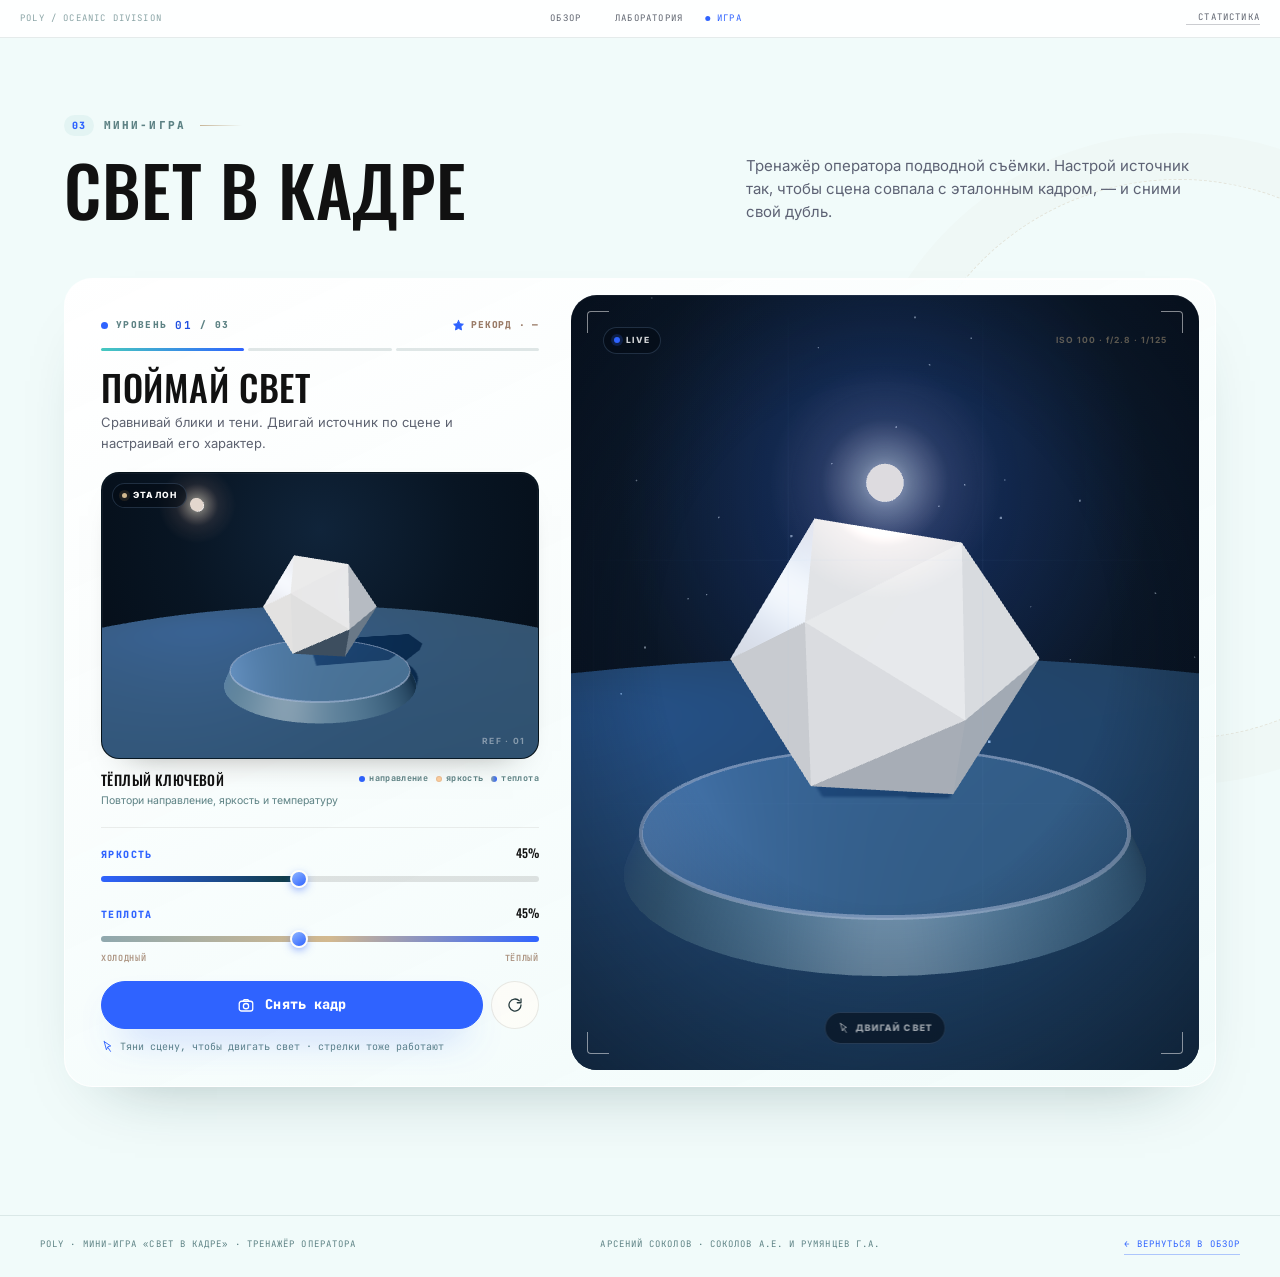
==== game.html @ 53f81bd5 "POLY Oceanic: field lab site, Medusa JF-4, stats and mini-game" ====
<!doctype html>
<html lang="ru">
<head>
<meta charset="utf-8">
<meta name="viewport" content="width=device-width, initial-scale=1, viewport-fit=cover">
<title>POLY — Свет в кадре</title>
<meta name="description" content="Тренажёр оператора POLY: настрой свет в сцене и поймай эталонный кадр. Мини-игра лаборатории океанической робототехники.">
<link rel="preconnect" href="https://fonts.googleapis.com">
<link rel="preconnect" href="https://fonts.gstatic.com" crossorigin>
<link href="https://fonts.googleapis.com/css2?family=Inter:wght@400;500;600;700&family=JetBrains+Mono:wght@400;500;600&family=Oswald:wght@400;500;600;700&display=swap" rel="stylesheet">
<link rel="stylesheet" href="fonts/fonts.css">
<link rel="stylesheet" href="css/styles.css">
<link rel="stylesheet" href="css/editorial.css">
<style>
  :root{
    --cobalt:#2f63ff;--cobalt-hover:#1f4fe0;
    --paper:#f1fbfa;--paper-deep:#e3f4f3;
    --ink:#111111;--ink-soft:#24393c;--muted:#5d8284;
    --orange:#2f63ff;--orange-deep:#1f4fe0;--orange-soft:#a9bcff;--orange-pale:#eef2ff;
    --teal:#2f63ff;--teal-deep:#0e3a3d;--teal-soft:#93c7c1;--teal-pale:#e3f4f3;
    --brass:#5a80ff;--sand:#e3f4f3;--line:rgba(14,58,61,.12);
    --aqua:#46c9bf;
    --font-display:'Oswald','Arial Narrow',Impact,sans-serif;
    --font-body:'Inter',system-ui,sans-serif;
    --font-mono:'JetBrains Mono',ui-monospace,monospace;
    --glass-bg:linear-gradient(180deg,rgba(255,255,255,.96),rgba(241,251,250,.88));
    --glass-border:rgba(255,255,255,.95);
    --shadow-card:0 20px 44px -34px rgba(14,58,61,.24);
  }
  html,body{background:#f1fbfa;color:#111}
  body{font-family:var(--font-body);padding-top:38px;overflow-x:clip}
  #main{padding-bottom:0}
  .game-page .section.game{padding-top:clamp(44px,6vw,80px);background:transparent}
  .game-page .section-label span{color:var(--cobalt)}
  .game-page .section-label{color:var(--muted);font-family:var(--font-mono)}
  .game-page .section-title{color:#111;font-family:var(--font-display)!important;font-weight:500!important;text-transform:uppercase;letter-spacing:.01em;line-height:.98;font-size:clamp(42px,min(5.4vw,8.4vh),88px)}
  .game-page .section-lead{color:#5d6274;font-family:var(--font-body);font-size:15px;line-height:1.55}
  .game-page .glass{background:var(--glass-bg);border-color:var(--glass-border)}
  .game-page .btn-primary{background:var(--cobalt);border-color:var(--cobalt);box-shadow:0 20px 38px -20px rgba(47,99,255,.75);font-family:var(--font-mono)}
  .game-page .btn-primary:hover{background:var(--cobalt-hover);border-color:var(--cobalt-hover)}
  .game-page .game-title{font-family:var(--font-display)!important;font-weight:500!important;text-transform:uppercase;letter-spacing:.02em;font-size:clamp(32px,2.8vw,42px);line-height:1;color:#111}
  .game-page .game-sub{font-family:var(--font-body);font-size:13px;line-height:1.6;color:#5d6270}
  .game-page .game-level-chip,.game-page .game-record,.game-page .game-topline,.game-page .game-hint,.game-page .ref-legend,.game-page .range-scale{font-family:var(--font-mono)}
  .game-page .game-hint{color:#5d8284}
  .game-page .game-hint .icon,.game-page .ref-tag i{color:var(--cobalt)}
  .game-page .game-record .icon{color:var(--cobalt);fill:var(--cobalt)}
  .game-page .ref-copy strong{font-family:var(--font-display);text-transform:uppercase;letter-spacing:.03em;font-size:14px;font-weight:500}
  .game-page .ref-copy span{font-family:var(--font-body);color:#5d8284}
  .game-page .ref-legend{color:#5d8284}
  .game-page .range-head label{color:var(--cobalt);font-family:var(--font-mono)}
  .game-page .range-head output{font-family:var(--font-display);font-weight:500}
  .game-page .range::-webkit-slider-thumb{background:linear-gradient(145deg,#8fb6ff,#2f63ff);box-shadow:0 3px 10px -2px rgba(47,99,255,.7)}
  .game-page .range::-moz-range-thumb{background:linear-gradient(145deg,#8fb6ff,#2f63ff);box-shadow:0 3px 10px -2px rgba(47,99,255,.7)}
  .game-page .range:focus-visible::-webkit-slider-thumb{outline-color:var(--cobalt)}
  .game-page .range:focus-visible::-moz-range-thumb{outline-color:var(--cobalt)}
  .game-page .game-progress-seg{background:rgba(14,58,61,.12)}
  .game-page .game-progress-seg.is-active{background:linear-gradient(90deg,var(--aqua),var(--cobalt))}
  .game-page .game-progress-seg.is-done{background:rgba(47,99,255,.34)}
  .game-page .game-level-chip .pulse{background:var(--cobalt);box-shadow:0 0 0 0 rgba(47,99,255,.5)}
  .game-page .game-shell{border-radius:28px;background:linear-gradient(155deg,rgba(255,255,255,.96),rgba(241,251,250,.9));border-color:rgba(255,255,255,.95);box-shadow:0 32px 70px -46px rgba(14,58,61,.4),inset 0 1px 0 #fff}
  .game-page .game-stage{
    background:
      radial-gradient(ellipse 60% 55% at 50% 26%, rgba(47,99,255,.24), transparent 70%),
      radial-gradient(circle at 50% 20%, #10243a 0%, #0a1626 45%, #050b14 100%);
    box-shadow:inset 0 1px 0 rgba(255,255,255,.08);
  }
  .game-page .game-stage::after{background:radial-gradient(ellipse 75% 70% at 50% 45%,transparent 48%,rgba(4,10,20,.52) 100%)}
  .game-page .game-grid{background-image:linear-gradient(90deg,rgba(157,199,255,.2) 1px,transparent 1px),linear-gradient(0deg,rgba(157,199,255,.15) 1px,transparent 1px)}
  .game-page .live-chip,.game-page .stage-light-hint,.game-page .ref-tag{background:rgba(5,11,20,.56);border-color:rgba(157,199,255,.18)}
  .game-page .live-chip i{background:var(--cobalt);box-shadow:0 0 0 3px rgba(47,99,255,.2)}
  .game-page .game-stage.is-firing .live-chip i,.game-page .game-stage.is-result .live-chip i{background:var(--aqua)}
  .game-page .ref-frame{
    background:radial-gradient(circle at 50% 20%,#10243a 0%,#081523 45%,#040b14 100%);
    border-color:rgba(14,58,61,.12);
  }
  .game-page .result-card{background:linear-gradient(160deg,rgba(10,25,40,.96),rgba(5,12,22,.98));border-color:rgba(157,199,255,.2);box-shadow:0 30px 60px -24px rgba(0,0,0,.9),inset 0 1px 0 rgba(255,255,255,.12)}
  .game-page .result-eyebrow{color:var(--aqua)}
  .game-page .result-score strong{color:#8fb6ff}
  .game-page .result-stars .icon{color:rgba(157,199,255,.24)}
  .game-page .result-stars .icon.is-on{color:var(--cobalt)}
  .game-page .result-hints li::before{color:var(--aqua)}
  .game-page .result-retry{color:var(--aqua)}
  .game-page .quote-mark{color:var(--cobalt)}
  .game-foot{border-top:1px solid rgba(14,58,61,.1);padding:22px clamp(20px,4vw,40px);display:flex;flex-wrap:wrap;justify-content:space-between;gap:12px;font-family:var(--font-mono);font-size:9px;letter-spacing:.12em;text-transform:uppercase;color:#5d8284}
  .game-foot a{color:var(--cobalt);border-bottom:1px solid rgba(47,99,255,.35);padding-bottom:2px}
  .site-tabs{
    position:fixed;top:0;left:0;right:0;z-index:60;height:38px;display:flex;align-items:center;justify-content:space-between;
    padding:0 20px;background:rgba(255,255,255,.92);backdrop-filter:blur(14px) saturate(1.2);-webkit-backdrop-filter:blur(14px) saturate(1.2);
    border-bottom:1px solid rgba(14,58,61,.1);font-family:'JetBrains Mono',ui-monospace,monospace;font-size:9px;line-height:1;letter-spacing:.13em;
    text-transform:uppercase;color:#5d8284;
  }
  .site-tabs .side{white-space:nowrap;opacity:.72}
  .site-tabs .center{position:absolute;left:50%;transform:translateX(-50%);display:flex;align-items:center;gap:22px}
  .site-tabs a{display:inline-flex;align-items:center;gap:7px;color:#5f6570;transition:color .25s ease;white-space:nowrap}
  .site-tabs a::before{content:"";width:5px;height:5px;border-radius:50%;background:currentColor;opacity:0;transition:opacity .25s ease}
  .site-tabs a:hover,.site-tabs a.is-active{color:var(--cobalt)}
  .site-tabs a.is-active::before{opacity:1}
  .site-tabs .quick{margin-left:14px;border-bottom:1px solid rgba(95,101,112,.32);padding-bottom:2px}
  .site-tabs .quick:hover{border-color:var(--cobalt)}
  @media(max-width:700px){
    body{padding-top:40px}
    .site-tabs{height:40px;padding:0 12px;font-size:8.5px;letter-spacing:.1em}
    .site-tabs .side{display:none}
    .site-tabs .center{position:static;transform:none;left:auto;gap:13px;margin-right:auto}
    .site-tabs .quick{margin-left:10px;font-size:8px}
  }
  @media(max-width:760px){
    .game-page .section.game{padding-top:32px}
  }
</style>
</head>
<body class="game-page">

<nav class="site-tabs" aria-label="Разделы сайта">
  <span class="side">POLY / OCEANIC DIVISION</span>
  <div class="center">
    <a href="index.html">Обзор</a>
    <a href="lab.html">Лаборатория</a>
    <a class="is-active" href="game.html" aria-current="page">Игра</a>
  </div>
  <a class="quick" href="index.html?stats=1">Статистика</a>
</nav>

<main id="main">
<section class="section game" id="game" aria-labelledby="game-title">
      <div class="container">
        <div class="section-head">
          <div>
            <p class="section-label reveal"><span>03</span>Мини-игра</p>
            <h2 class="section-title reveal" id="game-title" data-delay="60">Свет в кадре</h2>
          </div>
          <p class="section-lead reveal" data-delay="120">Тренажёр оператора подводной съёмки. Настрой источник так, чтобы сцена совпала с эталонным кадром, — и сними свой дубль.</p>
        </div>

        <div class="game-shell glass reveal" id="light-game">
          <div class="game-panel">
            <div class="game-topline">
              <span class="game-level-chip"><span class="pulse" aria-hidden="true"></span>Уровень <strong id="game-level">01</strong> / 03</span>
              <span class="game-record">
                <svg class="icon" aria-hidden="true"><use href="#i-star"></use></svg>
                <span id="game-record">Рекорд · —</span>
              </span>
            </div>

            <div class="game-progress" id="game-progress" aria-hidden="true">
              <span class="game-progress-seg is-active"></span>
              <span class="game-progress-seg"></span>
              <span class="game-progress-seg"></span>
            </div>

            <h3 class="game-title">Поймай свет</h3>
            <p class="game-sub">Сравнивай блики и тени. Двигай источник по сцене и настраивай его характер.</p>

            <div class="game-reference">
              <div class="ref-frame">
                <canvas id="game-reference-canvas" role="img" aria-label="Эталонный кадр с целевым освещением"></canvas>
                <span class="ref-tag"><i aria-hidden="true"></i>Эталон</span>
                <span class="ref-index">REF · <span id="game-ref-index">01</span></span>
              </div>
              <div class="ref-caption">
                <div class="ref-copy">
                  <strong id="game-ref-title">Тёплый ключевой</strong>
                  <span>Повтори направление, яркость и температуру</span>
                </div>
                <div class="ref-legend" aria-hidden="true">
                  <span><i class="legend-dir"></i>направление</span>
                  <span><i class="legend-bright"></i>яркость</span>
                  <span><i class="legend-warm"></i>теплота</span>
                </div>
              </div>
            </div>

            <div class="game-controls">
              <div class="range-row">
                <div class="range-head">
                  <label for="game-brightness">Яркость</label>
                  <output id="game-brightness-out" for="game-brightness">55%</output>
                </div>
                <input class="range" id="game-brightness" type="range" min="0" max="100" step="1" value="55" aria-describedby="game-controls-hint">
              </div>
              <div class="range-row">
                <div class="range-head">
                  <label for="game-warmth">Теплота</label>
                  <output id="game-warmth-out" for="game-warmth">50%</output>
                </div>
                <input class="range range-warmth" id="game-warmth" type="range" min="0" max="100" step="1" value="50" aria-describedby="game-controls-hint">
                <div class="range-scale" aria-hidden="true"><span>холодный</span><span>тёплый</span></div>
              </div>
            </div>

            <div class="game-actions">
              <button class="btn btn-primary" id="game-shoot" type="button">
                <svg class="icon" aria-hidden="true"><use href="#i-camera"></use></svg>
                Снять кадр
              </button>
              <button class="game-reset" id="game-reset" type="button" title="Сбросить свет" aria-label="Сбросить настройки света">
                <svg class="icon" aria-hidden="true"><use href="#i-refresh"></use></svg>
              </button>
            </div>

            <p class="game-hint" id="game-controls-hint">
              <svg class="icon" aria-hidden="true"><use href="#i-cursor"></use></svg>
              Тяни сцену, чтобы двигать свет · стрелки тоже работают
            </p>
          </div>

          <div class="game-stage" id="game-stage">
            <canvas id="game-canvas" tabindex="0" role="application" aria-label="Сцена со светом. Перетаскивайте мышью или используйте стрелки, чтобы двигать источник света."></canvas>

            <div class="game-stage-top">
              <span class="live-chip" id="game-live"><i aria-hidden="true"></i><span id="game-live-label">LIVE</span></span>
              <span class="stage-spec">ISO 100 · f/2.8 · 1/125</span>
            </div>

            <div class="game-grid" aria-hidden="true"></div>
            <span class="vf vf-tl" aria-hidden="true"></span>
            <span class="vf vf-tr" aria-hidden="true"></span>
            <span class="vf vf-bl" aria-hidden="true"></span>
            <span class="vf vf-br" aria-hidden="true"></span>

            <span class="stage-light-hint" aria-hidden="true">
              <svg class="icon"><use href="#i-cursor"></use></svg>
              двигай свет
            </span>

            <div class="game-flash" aria-hidden="true"></div>

            <div class="game-result" id="game-result" hidden>
              <div class="result-card" aria-live="polite">
                <span class="result-eyebrow" id="game-result-kicker">Кадр проявлен</span>
                <div class="result-stars" id="game-result-stars" aria-hidden="true"></div>
                <div class="result-score"><strong id="game-result-score">0</strong><span>% совпадения</span></div>
                <p class="result-text" id="game-result-text"></p>
                <ul class="result-hints" id="game-result-hints"></ul>
                <div class="result-actions">
                  <button class="btn btn-primary" id="game-result-primary" type="button">
                    <span id="game-result-primary-label">Дальше</span>
                    <svg class="icon" aria-hidden="true"><use href="#i-arrow-right"></use></svg>
                  </button>
                  <button class="result-retry" id="game-result-retry" type="button" hidden>Ещё дубль</button>
                </div>
                <span class="result-total" id="game-result-total"></span>
              </div>
            </div>
          </div>
        </div>
      </div>
    </section>
</main>

<footer class="game-foot">
  <span>POLY · МИНИ-ИГРА «СВЕТ В КАДРЕ» · ТРЕНАЖЁР ОПЕРАТОРА</span>
  <span>АРСЕНИЙ СОКОЛОВ · СОКОЛОВ А.Е. И РУМЯНЦЕВ Г.А.</span>
  <a href="index.html">← ВЕРНУТЬСЯ В ОБЗОР</a>
</footer>

<svg class="svg-sprite" aria-hidden="true" width="0" height="0">
    <symbol id="i-cube" viewBox="0 0 24 24">
      <path d="M12 2.8 21 7.6v8.8L12 21.2 3 16.4V7.6l9-4.8Z"/>
      <path d="m3 7.6 9 4.9 9-4.9M12 12.5v8.7"/>
    </symbol>
    <symbol id="i-arrow-right" viewBox="0 0 24 24"><path d="M4 12h16M13 5l7 7-7 7"/></symbol>
    <symbol id="i-arrow-down" viewBox="0 0 24 24"><path d="M12 4v16M5 13l7 7 7-7"/></symbol>
    <symbol id="i-arrow-up" viewBox="0 0 24 24"><path d="M12 20V4M5 11l7-7 7 7"/></symbol>
    <symbol id="i-lock" viewBox="0 0 24 24"><rect x="5" y="10" width="14" height="10" rx="2.5"/><path d="M8 10V7.5a4 4 0 0 1 8 0V10"/></symbol>
    <symbol id="i-menu" viewBox="0 0 24 24"><path d="M4 8h16M4 16h16"/></symbol>
    <symbol id="i-close" viewBox="0 0 24 24"><path d="m6 6 12 12M18 6 6 18"/></symbol>
    <symbol id="i-bars" viewBox="0 0 24 24"><path d="M5 20V12M12 20V5M19 20v-9"/></symbol>
    <symbol id="i-vertex" viewBox="0 0 24 24"><circle cx="12" cy="12" r="2.4"/><path d="M12 2v4M12 18v4M2 12h4M18 12h4"/><circle cx="12" cy="12" r="7" opacity=".35"/></symbol>
    <symbol id="i-triangle" viewBox="0 0 24 24"><path d="M12 3.5 21 20H3L12 3.5Z"/><circle cx="12" cy="3.5" r="1.3" fill="currentColor" stroke="none"/><circle cx="21" cy="20" r="1.3" fill="currentColor" stroke="none"/><circle cx="3" cy="20" r="1.3" fill="currentColor" stroke="none"/></symbol>
    <symbol id="i-shader" viewBox="0 0 24 24"><path d="m9 8-4 4 4 4M15 8l4 4-4 4"/><path d="m13 5-2 14"/></symbol>
    <symbol id="i-pencil" viewBox="0 0 24 24"><path d="m4 20 4.5-1 10-10a2.1 2.1 0 0 0-3-3l-10 10L4 20Z"/><path d="m13.5 7.5 3 3"/></symbol>
    <symbol id="i-image" viewBox="0 0 24 24"><rect x="3" y="4" width="18" height="16" rx="3"/><circle cx="8.5" cy="9" r="1.6"/><path d="m4 17 5-4 4 3 3-2 4 3"/></symbol>
    <symbol id="i-play" viewBox="0 0 24 24"><path d="M8 5.5v13l11-6.5-11-6.5Z"/></symbol>
    <symbol id="i-sun" viewBox="0 0 24 24"><circle cx="12" cy="12" r="4"/><path d="M12 2v2M12 20v2M4.9 4.9l1.4 1.4M17.7 17.7l1.4 1.4M2 12h2M20 12h2M4.9 19.1l1.4-1.4M17.7 6.3l1.4-1.4"/></symbol>
    <symbol id="i-camera" viewBox="0 0 24 24"><rect x="3" y="7" width="18" height="13" rx="3"/><circle cx="12" cy="13.5" r="3.5"/><path d="M8 7l1.5-2h5L16 7"/></symbol>
    <symbol id="i-cursor" viewBox="0 0 24 24"><path d="m6 3 12 8-5.2 1.2L10 18 6 3Z"/><path d="m13 14 4.5 7"/></symbol>
    <symbol id="i-spark" viewBox="0 0 24 24"><path d="M12 2.5c.8 5.2 3.8 8.2 9 9-5.2.8-8.2 3.8-9 9-.8-5.2-3.8-8.2-9-9 5.2-.8 8.2-3.8 9-9Z"/></symbol>
    <symbol id="i-gpu" viewBox="0 0 24 24"><rect x="5" y="5" width="14" height="14" rx="2"/><rect x="9" y="9" width="6" height="6" rx="1"/><path d="M9 2v3M15 2v3M9 19v3M15 19v3M2 9h3M2 15h3M19 9h3M19 15h3"/></symbol>
    <symbol id="i-neural" viewBox="0 0 24 24"><circle cx="5" cy="6" r="2"/><circle cx="5" cy="18" r="2"/><circle cx="12" cy="12" r="2"/><circle cx="19" cy="6" r="2"/><circle cx="19" cy="18" r="2"/><path d="m7 7 3.5 3.5M7 17l3.5-3.5M14 10.5 17 7M14 13.5l3 3.5"/></symbol>
    <symbol id="i-rays" viewBox="0 0 24 24"><circle cx="12" cy="12" r="3"/><path d="M12 2v4M12 18v4M2 12h4M18 12h4M5 5l2.8 2.8M16.2 16.2 19 19M19 5l-2.8 2.8M7.8 16.2 5 19"/></symbol>
    <symbol id="i-layers" viewBox="0 0 24 24"><path d="m12 3 9 5-9 5-9-5 9-5Z"/><path d="m3 12 9 5 9-5M3 16l9 5 9-5"/></symbol>
    <symbol id="i-star" viewBox="0 0 24 24"><path d="m12 3 2.8 5.7 6.2.9-4.5 4.4 1.1 6.2-5.6-2.9-5.6 2.9 1.1-6.2L3 9.6l6.2-.9L12 3Z"/></symbol>
    <symbol id="i-refresh" viewBox="0 0 24 24"><path d="M20 12a8 8 0 1 1-2.3-5.6"/><path d="M20 4v5h-5"/></symbol>
    <symbol id="i-qr" viewBox="0 0 24 24">
      <rect x="3" y="3" width="7" height="7" rx="1.4"/>
      <rect x="14" y="3" width="7" height="7" rx="1.4"/>
      <rect x="3" y="14" width="7" height="7" rx="1.4"/>
      <path d="M14 14h3v3h-3zM20 14v.01M14 20v.01M18 18h3v3h-3z"/>
    </symbol>
    <symbol id="i-eye" viewBox="0 0 24 24">
      <path d="M2 12s3.5-6 10-6 10 6 10 6-3.5 6-10 6S2 12 2 12Z"/>
      <circle cx="12" cy="12" r="2.6"/>
    </symbol>
  </svg>

<script src="vendor/three.min.js"></script>
<script src="js/game.js"></script>
</body>
</html>
---- fonts/fonts.css ----
/* cyrillic-ext */
@font-face {
  font-family: 'Manrope';
  font-style: normal;
  font-weight: 400 800;
  font-display: swap;
  src: url(font-0.woff2) format('woff2');
  unicode-range: U+0460-052F, U+1C80-1C8A, U+20B4, U+2DE0-2DFF, U+A640-A69F, U+FE2E-FE2F;
}
/* cyrillic */
@font-face {
  font-family: 'Manrope';
  font-style: normal;
  font-weight: 400 800;
  font-display: swap;
  src: url(font-1.woff2) format('woff2');
  unicode-range: U+0301, U+0400-045F, U+0490-0491, U+04B0-04B1, U+2116;
}
/* greek */
@font-face {
  font-family: 'Manrope';
  font-style: normal;
  font-weight: 400 800;
  font-display: swap;
  src: url(font-2.woff2) format('woff2');
  unicode-range: U+0370-0377, U+037A-037F, U+0384-038A, U+038C, U+038E-03A1, U+03A3-03FF;
}
/* vietnamese */
@font-face {
  font-family: 'Manrope';
  font-style: normal;
  font-weight: 400 800;
  font-display: swap;
  src: url(font-3.woff2) format('woff2');
  unicode-range: U+0102-0103, U+0110-0111, U+0128-0129, U+0168-0169, U+01A0-01A1, U+01AF-01B0, U+0300-0301, U+0303-0304, U+0308-0309, U+0323, U+0329, U+1EA0-1EF9, U+20AB;
}
/* latin-ext */
@font-face {
  font-family: 'Manrope';
  font-style: normal;
  font-weight: 400 800;
  font-display: swap;
  src: url(font-4.woff2) format('woff2');
  unicode-range: U+0100-02BA, U+02BD-02C5, U+02C7-02CC, U+02CE-02D7, U+02DD-02FF, U+0304, U+0308, U+0329, U+1D00-1DBF, U+1E00-1E9F, U+1EF2-1EFF, U+2020, U+20A0-20AB, U+20AD-20C4, U+2113, U+2C60-2C7F, U+A720-A7FF;
}
/* latin */
@font-face {
  font-family: 'Manrope';
  font-style: normal;
  font-weight: 400 800;
  font-display: swap;
  src: url(font-5.woff2) format('woff2');
  unicode-range: U+0000-00FF, U+0131, U+0152-0153, U+02BB-02BC, U+02C6, U+02DA, U+02DC, U+0304, U+0308, U+0329, U+2000-206F, U+20AC, U+2122, U+2191, U+2193, U+2212, U+2215, U+FEFF, U+FFFD;
}
/* cyrillic-ext */
@font-face {
  font-family: 'Unbounded';
  font-style: normal;
  font-weight: 400 800;
  font-display: swap;
  src: url(font-6.woff2) format('woff2');
  unicode-range: U+0460-052F, U+1C80-1C8A, U+20B4, U+2DE0-2DFF, U+A640-A69F, U+FE2E-FE2F;
}
/* cyrillic */
@font-face {
  font-family: 'Unbounded';
  font-style: normal;
  font-weight: 400 800;
  font-display: swap;
  src: url(font-7.woff2) format('woff2');
  unicode-range: U+0301, U+0400-045F, U+0490-0491, U+04B0-04B1, U+2116;
}
/* vietnamese */
@font-face {
  font-family: 'Unbounded';
  font-style: normal;
  font-weight: 400 800;
  font-display: swap;
  src: url(font-8.woff2) format('woff2');
  unicode-range: U+0102-0103, U+0110-0111, U+0128-0129, U+0168-0169, U+01A0-01A1, U+01AF-01B0, U+0300-0301, U+0303-0304, U+0308-0309, U+0323, U+0329, U+1EA0-1EF9, U+20AB;
}
/* latin-ext */
@font-face {
  font-family: 'Unbounded';
  font-style: normal;
  font-weight: 400 800;
  font-display: swap;
  src: url(font-9.woff2) format('woff2');
  unicode-range: U+0100-02BA, U+02BD-02C5, U+02C7-02CC, U+02CE-02D7, U+02DD-02FF, U+0304, U+0308, U+0329, U+1D00-1DBF, U+1E00-1E9F, U+1EF2-1EFF, U+2020, U+20A0-20AB, U+20AD-20C4, U+2113, U+2C60-2C7F, U+A720-A7FF;
}
/* latin */
@font-face {
  font-family: 'Unbounded';
  font-style: normal;
  font-weight: 400 800;
  font-display: swap;
  src: url(font-10.woff2) format('woff2');
  unicode-range: U+0000-00FF, U+0131, U+0152-0153, U+02BB-02BC, U+02C6, U+02DA, U+02DC, U+0304, U+0308, U+0329, U+2000-206F, U+20AC, U+2122, U+2191, U+2193, U+2212, U+2215, U+FEFF, U+FFFD;
}
---- css/styles.css ----
/* =========================================================
   3D-графика — Мир из полигонов
   Author: Arseniy Socolov
   ========================================================= */

:root {
  --paper: #fffaf5;
  --paper-deep: #fff2e8;
  --ink: #1c120b;
  --ink-soft: #453327;
  --muted: #7b6657;
  --orange: #ff6a1a;
  --orange-deep: #dd4f00;
  --orange-soft: #ff8a3d;
  --orange-pale: #ffe3d1;
  --teal: #0f8f72;
  --teal-deep: #0a6b56;
  --teal-soft: #63cbb1;
  --teal-pale: #e0f6ef;
  --line: rgba(28, 18, 11, 0.09);
  --glass-bg: linear-gradient(150deg, rgba(255, 255, 255, 0.96), rgba(255, 255, 255, 0.84));
  --glass-border: rgba(255, 255, 255, 0.95);
  --shadow-soft: 0 30px 70px -38px rgba(84, 35, 8, 0.45);
  --shadow-card: 0 18px 44px -30px rgba(84, 35, 8, 0.4);
  --radius-lg: 34px;
  --radius-md: 22px;
  --ease-out: cubic-bezier(0.23, 1, 0.32, 1);
  --ease-in-out: cubic-bezier(0.77, 0, 0.175, 1);
  --font-display: 'Unbounded', 'Segoe UI', Arial, sans-serif;
  --font-body: 'Manrope', 'Segoe UI', Arial, sans-serif;
}

*,
*::before,
*::after {
  box-sizing: border-box;
}

html {
  scroll-behavior: smooth;
  scroll-padding-top: 100px;
  -webkit-text-size-adjust: 100%;
}

body {
  margin: 0;
  font-family: var(--font-body);
  font-size: 16px;
  line-height: 1.55;
  color: var(--ink);
  background: var(--paper);
  overflow-x: hidden;
  -webkit-font-smoothing: antialiased;
  -moz-osx-font-smoothing: grayscale;
}

body.nav-open {
  overflow: hidden;
}

::selection {
  background: var(--orange);
  color: #fff;
}

h1, h2, h3, p, figure {
  margin: 0;
}

a {
  color: inherit;
  text-decoration: none;
}

button {
  font: inherit;
  color: inherit;
}

img, svg, canvas {
  display: block;
}

:focus-visible {
  outline: 2px solid var(--orange);
  outline-offset: 3px;
  border-radius: 6px;
}

::-webkit-scrollbar {
  width: 10px;
}

::-webkit-scrollbar-track {
  background: var(--paper);
}

::-webkit-scrollbar-thumb {
  background: linear-gradient(180deg, var(--orange-soft), var(--orange-deep));
  border-radius: 999px;
  border: 2px solid var(--paper);
}

.svg-sprite {
  position: absolute;
  width: 0;
  height: 0;
  overflow: hidden;
}

.icon {
  width: 20px;
  height: 20px;
  flex-shrink: 0;
  fill: none;
  stroke: currentColor;
  stroke-width: 1.7;
  stroke-linecap: round;
  stroke-linejoin: round;
}

.container {
  width: 100%;
  max-width: 1220px;
  margin: 0 auto;
  padding: 0 clamp(20px, 3.2vw, 34px);
}

.skip-link {
  position: fixed;
  top: 12px;
  left: 12px;
  z-index: 200;
  padding: 12px 18px;
  border-radius: 999px;
  background: var(--ink);
  color: #fff;
  font-weight: 700;
  font-size: 13px;
  transform: translateY(-160%);
  transition: transform 200ms var(--ease-out);
}

.skip-link:focus {
  transform: translateY(0);
}

/* ---------- background ---------- */

.page-bg {
  position: fixed;
  inset: 0;
  z-index: -2;
  background:
    radial-gradient(58vw 58vw at 80% 4%, rgba(255, 122, 26, 0.17), transparent 62%),
    radial-gradient(46vw 46vw at 6% 38%, rgba(255, 158, 80, 0.12), transparent 66%),
    radial-gradient(48vw 48vw at 10% 86%, rgba(15, 143, 114, 0.15), transparent 66%),
    radial-gradient(34vw 34vw at 94% 62%, rgba(99, 203, 177, 0.11), transparent 70%),
    conic-gradient(from 218deg at 78% 24%, rgba(255, 138, 61, 0.07), transparent 16%, rgba(15, 143, 114, 0.08) 34%, transparent 52%, rgba(99, 203, 177, 0.06) 70%, transparent 86%),
    linear-gradient(125deg, rgba(255, 106, 26, 0.035), transparent 42%, rgba(15, 143, 114, 0.045) 78%, transparent),
    var(--paper);
}

.page-bg::before {
  content: "";
  position: absolute;
  inset: 0;
  background-image:
    linear-gradient(rgba(255, 106, 26, 0.05) 1px, transparent 1px),
    linear-gradient(90deg, rgba(15, 143, 114, 0.045) 1px, transparent 1px),
    radial-gradient(rgba(15, 143, 114, 0.13) 1px, transparent 1.35px);
  background-size: 74px 74px, 74px 74px, 27px 27px;
  -webkit-mask-image: radial-gradient(ellipse 88% 66% at 72% 12%, #000 8%, transparent 78%);
  mask-image: radial-gradient(ellipse 88% 66% at 72% 12%, #000 8%, transparent 78%);
  pointer-events: none;
}

.page-bg::after {
  content: "";
  position: absolute;
  inset: 0;
  background-image: url("data:image/svg+xml,%3Csvg xmlns='http://www.w3.org/2000/svg' width='180' height='180'%3E%3Cfilter id='n'%3E%3CfeTurbulence type='fractalNoise' baseFrequency='.9' numOctaves='2' stitchTiles='stitch'/%3E%3CfeColorMatrix type='saturate' values='0'/%3E%3C/filter%3E%3Crect width='180' height='180' filter='url(%23n)' opacity='.22'/%3E%3C/svg%3E");
  background-size: 180px 180px;
  opacity: 0.32;
  mix-blend-mode: multiply;
  pointer-events: none;
}

#bg-canvas {
  position: fixed;
  inset: 0;
  width: 100%;
  height: 100%;
  z-index: 0;
  pointer-events: none;
  opacity: 0;
  transition: opacity 1.2s var(--ease-out);
}

body.scene-ready #bg-canvas {
  opacity: 0.92;
}

body.scene-past-hero #bg-canvas {
  opacity: 0.26;
}

body.no-webgl #bg-canvas {
  display: none;
}

.scene-glow {
  position: fixed;
  top: 2vh;
  right: 2vw;
  width: min(64vw, 920px);
  height: min(64vw, 920px);
  z-index: -1;
  pointer-events: none;
  background: radial-gradient(circle, rgba(255, 106, 26, 0.16) 0%, rgba(255, 138, 61, 0.06) 42%, transparent 66%);
}

.scroll-progress {
  position: fixed;
  top: 0;
  left: 0;
  right: 0;
  z-index: 120;
  height: 3px;
  background: transparent;
  pointer-events: none;
}

.scroll-progress span {
  display: block;
  width: 100%;
  height: 100%;
  background: linear-gradient(90deg, var(--orange-soft), var(--orange), var(--teal), var(--teal-deep));
  transform: scaleX(0);
  transform-origin: left center;
  will-change: transform;
}

/* ---------- glass ---------- */

.glass {
  background: var(--glass-bg);
  border: 1px solid var(--glass-border);
  box-shadow: var(--shadow-card), inset 0 1px 0 rgba(255, 255, 255, 0.95);
}

.nav-shell,
.stat,
.to-top {
  -webkit-backdrop-filter: blur(18px) saturate(1.25);
  backdrop-filter: blur(18px) saturate(1.25);
}

/* ---------- header ---------- */

.site-header {
  position: fixed;
  top: 0;
  left: 0;
  right: 0;
  z-index: 100;
  padding: 16px clamp(14px, 2.4vw, 28px) 0;
  pointer-events: none;
}

.nav-shell {
  position: relative;
  display: flex;
  align-items: center;
  justify-content: space-between;
  gap: 16px;
  width: 100%;
  max-width: 1180px;
  min-height: 62px;
  margin: 0 auto;
  padding: 8px 10px 8px 18px;
  border-radius: 999px;
  pointer-events: auto;
  transition: background-color 300ms ease, box-shadow 300ms ease, border-color 300ms ease;
}

.nav-shell {
  background: rgba(255, 252, 249, 0.72);
}

.site-header.is-scrolled .nav-shell {
  background: rgba(255, 252, 249, 0.94);
  border-color: rgba(255, 255, 255, 1);
  box-shadow: 0 22px 44px -24px rgba(84, 35, 8, 0.45), inset 0 1px 0 #fff;
}

.brand {
  display: inline-flex;
  align-items: center;
  gap: 10px;
  flex-shrink: 0;
  font-family: var(--font-display);
  font-weight: 600;
  font-size: 19px;
  letter-spacing: 0.015em;
  color: var(--ink);
}

.brand-mark {
  position: relative;
  display: grid;
  place-items: center;
  width: 34px;
  height: 34px;
  border-radius: 11px;
  transition: transform 200ms var(--ease-out);
  color: #fff;
  background: linear-gradient(145deg, #ff9a55, var(--orange) 48%, var(--orange-deep));
  box-shadow: 0 8px 18px -8px rgba(255, 106, 26, 0.9), inset 0 1px 0 rgba(255, 255, 255, 0.4);
}

.brand-mark::after {
  content: "";
  position: absolute;
  top: -2px;
  right: -2px;
  width: 8px;
  height: 8px;
  border: 2px solid var(--paper);
  border-radius: 50%;
  background: var(--teal-soft);
  box-shadow: 0 0 0 2px rgba(15, 143, 114, 0.1);
  pointer-events: none;
}

.brand-mark .icon {
  width: 18px;
  height: 18px;
}

.brand-text span {
  color: var(--teal);
}

.nav-menu {
  display: flex;
  align-items: center;
  gap: 2px;
}

.nav-link {
  padding: 10px 13px;
  border-radius: 999px;
  font-size: 13.5px;
  font-weight: 700;
  color: var(--muted);
  transition: color 180ms ease, background-color 180ms ease;
}

.nav-link.active {
  color: var(--teal-deep);
  background: rgba(15, 143, 114, 0.1);
}

.nav-cta {
  display: inline-flex;
  align-items: center;
  gap: 8px;
  margin-left: 6px;
  padding: 10px 17px;
  border-radius: 999px;
  font-size: 13px;
  font-weight: 800;
  color: #fff;
  background: linear-gradient(135deg, #ff8a3d, var(--orange) 46%, #ec5700);
  box-shadow: 0 12px 24px -12px rgba(236, 87, 0, 0.9), inset 0 1px 0 rgba(255, 255, 255, 0.35);
  transition: transform 160ms var(--ease-out), box-shadow 200ms ease;
}

.nav-cta:active {
  transform: scale(0.97);
}

.nav-cta-dot {
  width: 6px;
  height: 6px;
  border-radius: 50%;
  background: #fff;
  box-shadow: 0 0 0 0 rgba(255, 255, 255, 0.7);
  animation: dotPulse 2.6s ease-out infinite;
}

.nav-toggle {
  display: none;
  place-items: center;
  width: 42px;
  height: 42px;
  padding: 0;
  border: 1px solid rgba(255, 255, 255, 0.9);
  border-radius: 50%;
  color: var(--ink);
  background: rgba(255, 255, 255, 0.7);
  cursor: pointer;
}

.nav-toggle-close {
  display: none;
}

.nav-open .nav-toggle-open {
  display: none;
}

.nav-open .nav-toggle-close {
  display: block;
}

/* ---------- hero ---------- */

.hero {
  position: relative;
  z-index: 2;
  display: flex;
  align-items: center;
  min-height: 100svh;
  padding: clamp(128px, 15vh, 168px) 0 64px;
}

.hero-container {
  position: relative;
  z-index: 2;
}

.hero-copy {
  max-width: 790px;
  will-change: transform;
}

.eyebrow {
  display: inline-flex;
  align-items: center;
  gap: 9px;
  padding: 8px 14px;
  border-radius: 999px;
  border: 1px solid rgba(255, 255, 255, 0.9);
  background: rgba(255, 255, 255, 0.58);
  box-shadow: inset 0 1px 0 #fff, 0 10px 24px -20px rgba(84, 35, 8, 0.4);
  font-size: 11px;
  font-weight: 800;
  letter-spacing: 0.16em;
  text-transform: uppercase;
  color: var(--muted);
}

.eyebrow-dot {
  width: 7px;
  height: 7px;
  border-radius: 50%;
  background: var(--orange);
  box-shadow: 0 0 0 4px rgba(255, 106, 26, 0.14);
}

.hero-title {
  margin: 26px 0 24px;
  font-family: var(--font-display);
  font-size: clamp(3rem, 6.5vw, 6.1rem);
  font-weight: 600;
  line-height: 0.98;
  letter-spacing: -0.045em;
  color: var(--ink);
}

.hero-line {
  display: block;
  overflow: hidden;
  padding-bottom: 0.05em;
  margin-bottom: -0.05em;
}

.js .hero-line > span {
  display: block;
  transform: translateY(112%);
  transition: transform 1.1s var(--ease-out);
  will-change: transform;
}

.hero-line:nth-child(1) > span {
  transition-delay: 60ms;
}

.hero-line:nth-child(2) > span {
  transition-delay: 170ms;
}

body.is-loaded .hero-line > span {
  transform: translateY(0);
}

.accent {
  background: linear-gradient(100deg, #ff9a55 0%, var(--orange) 38%, var(--orange-deep) 100%);
  -webkit-background-clip: text;
  background-clip: text;
  color: transparent;
}

.hero-lead {
  max-width: 620px;
  margin-bottom: 32px;
  font-size: clamp(15px, 1.2vw, 17px);
  line-height: 1.7;
  color: var(--muted);
}

.hero-actions {
  display: flex;
  flex-wrap: wrap;
  gap: 12px;
}

.btn {
  display: inline-flex;
  align-items: center;
  justify-content: center;
  gap: 10px;
  min-height: 52px;
  padding: 0 24px;
  border: 1px solid transparent;
  border-radius: 999px;
  font-size: 14.5px;
  font-weight: 800;
  line-height: 1;
  letter-spacing: 0.01em;
  white-space: nowrap;
  cursor: pointer;
  transition: transform 160ms var(--ease-out), box-shadow 200ms ease, background-color 200ms ease, border-color 200ms ease, color 200ms ease;
  -webkit-tap-highlight-color: transparent;
}

.btn .icon {
  width: 18px;
  height: 18px;
}

.btn:active {
  transform: scale(0.97);
}

.btn:disabled {
  opacity: 0.55;
  cursor: default;
  box-shadow: none;
  transform: none;
}

.btn-primary {
  position: relative;
  overflow: hidden;
  isolation: isolate;
  color: #fff;
  background: linear-gradient(135deg, #ff9a55, var(--orange) 42%, #e85000);
  box-shadow: 0 18px 34px -16px rgba(232, 80, 0, 0.75), inset 0 1px 0 rgba(255, 255, 255, 0.35);
}

.btn-primary::after {
  content: "";
  position: absolute;
  top: -40%;
  bottom: -40%;
  left: -55%;
  width: 36%;
  background: linear-gradient(90deg, transparent, rgba(255, 255, 255, 0.32), transparent);
  transform: skewX(-18deg);
  pointer-events: none;
  transition: left 620ms var(--ease-out);
}

.btn-glass {
  color: var(--ink);
  background: rgba(255, 255, 255, 0.64);
  border-color: rgba(255, 255, 255, 0.95);
  box-shadow: 0 14px 30px -22px rgba(84, 35, 8, 0.5), inset 0 1px 0 #fff;
  -webkit-backdrop-filter: blur(14px);
  backdrop-filter: blur(14px);
}

.btn-glass .icon {
  color: var(--teal);
}

.hero-credit {
  display: flex;
  flex-wrap: wrap;
  align-items: center;
  gap: 16px;
  margin-top: 28px;
}

.hero-credit-item {
  display: flex;
  flex-direction: column;
  gap: 3px;
  font-size: 12.5px;
  line-height: 1.45;
  color: var(--ink-soft);
}

.hero-credit-label {
  font-size: 9px;
  font-weight: 800;
  letter-spacing: 0.16em;
  text-transform: uppercase;
  color: #a8480a;
}

.hero-credit-item strong {
  font-weight: 800;
  color: var(--ink);
}

.hero-credit-sep {
  width: 1px;
  height: 30px;
  background: linear-gradient(to bottom, transparent, rgba(28, 18, 11, 0.18), transparent);
}

.hero-stats {
  display: grid;
  grid-template-columns: repeat(3, minmax(0, 1fr));
  gap: 12px;
  max-width: 790px;
  margin-top: clamp(38px, 6vh, 62px);
}

.stat {
  display: flex;
  flex-direction: column;
  gap: 4px;
  padding: 18px 20px 19px;
  border-radius: 20px;
}

.stat-value {
  font-family: var(--font-display);
  font-size: clamp(1.65rem, 2.4vw, 2.15rem);
  font-weight: 600;
  line-height: 1;
  letter-spacing: -0.03em;
  color: var(--orange-deep);
  font-variant-numeric: tabular-nums;
}

.stat-label {
  font-size: 11.5px;
  line-height: 1.45;
  color: var(--muted);
}

.scroll-hint {
  position: absolute;
  right: clamp(20px, 3vw, 40px);
  bottom: 26px;
  z-index: 3;
  display: flex;
  flex-direction: column;
  align-items: center;
  gap: 12px;
  color: var(--muted);
  font-size: 9.5px;
  font-weight: 700;
  letter-spacing: 0.26em;
  text-transform: uppercase;
}

.scroll-hint span {
  writing-mode: vertical-rl;
}

.scroll-hint i {
  width: 1px;
  height: 54px;
  background: linear-gradient(to bottom, var(--orange), rgba(255, 106, 26, 0));
  transform-origin: top center;
  animation: scrollLine 2.2s var(--ease-in-out) infinite;
}

/* ---------- marquee ---------- */

.marquee {
  position: relative;
  z-index: 3;
  width: 102%;
  margin-left: -1%;
  padding: 17px 0 18px;
  overflow: hidden;
  color: #fff;
  background: linear-gradient(90deg, #ff8a3d, #ff6a1a 38%, #ee5600);
  box-shadow: 0 24px 46px -28px rgba(224, 78, 0, 0.8);
  transform: rotate(-1.2deg);
}

.marquee-track {
  display: flex;
  align-items: center;
  gap: 20px;
  width: max-content;
  animation: marquee 34s linear infinite;
  will-change: transform;
}

.marquee-track span {
  font-family: var(--font-display);
  font-size: 13px;
  font-weight: 500;
  letter-spacing: 0.14em;
  text-transform: uppercase;
  white-space: nowrap;
}

.marquee-track i {
  font-style: normal;
  font-weight: 800;
  opacity: 0.45;
}

/* ---------- sections ---------- */

.section {
  position: relative;
  z-index: 2;
  padding: clamp(82px, 10vw, 140px) 0;
}

[id] {
  scroll-margin-top: 100px;
}

.section-label {
  display: flex;
  align-items: center;
  gap: 10px;
  margin-bottom: 20px;
  font-size: 11px;
  font-weight: 800;
  letter-spacing: 0.19em;
  text-transform: uppercase;
  color: #a8480a;
}

.section-label::after {
  content: "";
  width: 42px;
  height: 1px;
  margin-left: 4px;
  background: linear-gradient(90deg, rgba(255, 106, 26, 0.45), rgba(15, 143, 114, 0.38), transparent);
}

.section-label span::after {
  content: none;
}

.section-label span {
  display: inline-grid;
  place-items: center;
  min-width: 30px;
  height: 21px;
  padding: 0 7px;
  border-radius: 999px;
  background: rgba(255, 106, 26, 0.12);
  color: var(--orange-deep);
  font-size: 10px;
  letter-spacing: 0.06em;
}

.section-title {
  font-family: var(--font-display);
  font-size: clamp(2.05rem, 4.2vw, 3.55rem);
  font-weight: 600;
  line-height: 1.04;
  letter-spacing: -0.04em;
  color: var(--ink);
}

.section-head {
  display: grid;
  grid-template-columns: minmax(0, 1.1fr) minmax(0, 0.9fr);
  align-items: end;
  gap: 40px;
  margin-bottom: clamp(36px, 5vw, 54px);
}

.section-lead {
  max-width: 470px;
  justify-self: end;
  font-size: 15px;
  line-height: 1.72;
  color: var(--muted);
}

/* Reveals are opt-in: js/main.js adds .will-reveal right before
   observing, so content stays visible if JS fails. The animation
   only runs once and releases transform for card hover states. */

.js .reveal.will-reveal {
  opacity: 0;
}

.js .reveal.will-reveal.in {
  opacity: 1;
  animation: revealUp 760ms cubic-bezier(0.23, 1, 0.32, 1) backwards;
  animation-delay: var(--reveal-delay, 0ms);
}

@keyframes revealUp {
  from {
    opacity: 0;
    transform: translateY(26px);
  }
}

/* ---------- about ---------- */

.about-grid {
  display: grid;
  grid-template-columns: minmax(0, 0.95fr) minmax(0, 1.05fr);
  gap: clamp(30px, 5.5vw, 70px);
  align-items: start;
}

.about-main .section-lead {
  max-width: 510px;
  justify-self: start;
  margin-top: 22px;
}

.about-main {
  display: flex;
  flex-direction: column;
  align-items: flex-start;
}

.quote-card {
  position: relative;
  width: 100%;
  max-width: 500px;
  margin-top: 34px;
  padding: 30px 32px 32px;
  overflow: hidden;
  border-radius: 28px;
  color: #fff;
  background: linear-gradient(140deg, #ff8a3d 0%, #f95f00 52%, #d94700 100%);
  box-shadow: 0 32px 64px -32px rgba(224, 78, 0, 0.8), inset 0 1px 0 rgba(255, 255, 255, 0.28);
  isolation: isolate;
}

.quote-card > * {
  position: relative;
  z-index: 2;
}

.quote-label {
  font-size: 10px;
  font-weight: 800;
  letter-spacing: 0.2em;
  text-transform: uppercase;
  opacity: 0.72;
}

.quote-value {
  margin: 14px 0 14px;
  font-family: var(--font-display);
  font-size: clamp(3.1rem, 5vw, 4.35rem);
  font-weight: 600;
  line-height: 0.95;
  letter-spacing: -0.05em;
}

.quote-value span {
  margin-left: 5px;
  font-family: var(--font-body);
  font-size: 15px;
  font-weight: 700;
  letter-spacing: 0;
  opacity: 0.75;
}

.quote-card p {
  max-width: 340px;
  font-size: 13px;
  line-height: 1.65;
  color: rgba(255, 255, 255, 0.86);
}

.quote-rings {
  position: absolute;
  right: -78px;
  bottom: -92px;
  z-index: 1;
  width: 278px;
  height: 278px;
  border: 1px solid rgba(255, 255, 255, 0.28);
  border-radius: 50%;
  box-shadow:
    0 0 0 28px rgba(255, 255, 255, 0.07),
    0 0 0 62px rgba(255, 255, 255, 0.045),
    0 0 0 104px rgba(255, 255, 255, 0.025);
}

.about-cards {
  display: grid;
  gap: 14px;
}

.info-card {
  position: relative;
  display: grid;
  grid-template-columns: 50px minmax(0, 1fr);
  gap: 18px;
  padding: 24px;
  border-radius: var(--radius-md);
  transition: transform 300ms var(--ease-out), box-shadow 300ms ease, border-color 300ms ease;
}

.info-icon {
  display: grid;
  place-items: center;
  width: 50px;
  height: 50px;
  border-radius: 15px;
  border: 1px solid rgba(255, 106, 26, 0.18);
  background: linear-gradient(145deg, rgba(255, 255, 255, 0.95), rgba(255, 138, 61, 0.18));
  color: var(--orange-deep);
}

.info-icon .icon {
  width: 24px;
  height: 24px;
}

.about-cards .info-card:nth-child(2) .info-icon {
  border-color: rgba(15, 143, 114, 0.18);
  background: linear-gradient(145deg, rgba(255, 255, 255, 0.95), rgba(15, 143, 114, 0.16));
  color: var(--teal-deep);
}

.info-head {
  display: flex;
  flex-wrap: wrap;
  align-items: baseline;
  gap: 9px;
  padding-right: 26px;
}

.info-head h3 {
  font-family: var(--font-display);
  font-size: 16.5px;
  font-weight: 500;
  letter-spacing: -0.02em;
}

.info-head span {
  font-size: 10px;
  font-weight: 800;
  letter-spacing: 0.13em;
  text-transform: uppercase;
  color: #ad9583;
}

.info-body p {
  margin-top: 8px;
  font-size: 13px;
  line-height: 1.66;
  color: var(--muted);
}

.card-num {
  position: absolute;
  top: 20px;
  right: 22px;
  font-family: var(--font-display);
  font-size: 10.5px;
  font-weight: 500;
  letter-spacing: 0.1em;
  color: rgba(28, 18, 11, 0.24);
}

/* ---------- pipeline ---------- */

.steps {
  display: grid;
  grid-template-columns: repeat(3, minmax(0, 1fr));
  gap: 14px;
}

.step {
  position: relative;
  display: flex;
  flex-direction: column;
  min-height: 238px;
  padding: 26px;
  border-radius: 24px;
  transition: transform 320ms var(--ease-out), box-shadow 320ms ease, border-color 320ms ease;
}

.step-num {
  position: absolute;
  top: 22px;
  right: 24px;
  font-family: var(--font-display);
  font-size: 11px;
  font-weight: 500;
  letter-spacing: 0.1em;
  color: rgba(28, 18, 11, 0.24);
}

.step-icon {
  display: grid;
  place-items: center;
  width: 44px;
  height: 44px;
  margin-bottom: 18px;
  border-radius: 13px;
  background: rgba(255, 106, 26, 0.1);
  color: var(--orange-deep);
}

.step-icon .icon {
  width: 22px;
  height: 22px;
}

.steps .step:nth-child(2) .step-icon,
.steps .step:nth-child(4) .step-icon {
  background: rgba(15, 143, 114, 0.1);
  color: var(--teal-deep);
}

.step h3 {
  font-family: var(--font-display);
  font-size: 16.5px;
  font-weight: 500;
  line-height: 1.3;
  letter-spacing: -0.02em;
}

.step p {
  flex-grow: 1;
  margin: 9px 0 18px;
  font-size: 13px;
  line-height: 1.65;
  color: var(--muted);
}

.tag {
  display: inline-flex;
  align-self: flex-start;
  padding: 6px 10px;
  border: 1px solid rgba(255, 106, 26, 0.16);
  border-radius: 999px;
  background: rgba(255, 106, 26, 0.08);
  font-size: 10px;
  font-weight: 800;
  letter-spacing: 0.09em;
  text-transform: uppercase;
  color: #a8480a;
}

.step-accent {
  color: #fff;
  border-color: rgba(255, 255, 255, 0.28);
  background: linear-gradient(145deg, #ff8434, #f25c00 62%, #d94a00);
  box-shadow: 0 26px 54px -28px rgba(224, 78, 0, 0.85), inset 0 1px 0 rgba(255, 255, 255, 0.3);
}

.step-accent .step-num {
  color: rgba(255, 255, 255, 0.48);
}

.step-accent .step-icon {
  color: #fff;
  background: rgba(255, 255, 255, 0.16);
  border: 1px solid rgba(255, 255, 255, 0.18);
}

.step-accent p {
  color: rgba(255, 255, 255, 0.82);
}

.step-accent .tag {
  color: #fff;
  border-color: rgba(255, 255, 255, 0.26);
  background: rgba(255, 255, 255, 0.14);
}

/* ---------- demo ---------- */

.demo-shell {
  display: grid;
  grid-template-columns: minmax(0, 0.82fr) minmax(0, 1.18fr);
  gap: 18px;
  padding: 18px;
  border-radius: var(--radius-lg);
  box-shadow: var(--shadow-soft), inset 0 1px 0 #fff;
}

.demo-copy {
  display: flex;
  flex-direction: column;
  padding: 26px 22px 24px 26px;
}

.demo-copy h3 {
  font-family: var(--font-display);
  font-size: clamp(1.45rem, 2.1vw, 1.85rem);
  font-weight: 500;
  letter-spacing: -0.03em;
}

.demo-copy > p {
  max-width: 380px;
  margin-top: 10px;
  font-size: 13px;
  line-height: 1.7;
  color: var(--muted);
}

.control-group {
  margin-top: 26px;
}

.control-label {
  display: block;
  margin-bottom: 10px;
  font-size: 10px;
  font-weight: 800;
  letter-spacing: 0.16em;
  text-transform: uppercase;
  color: #a8480a;
}

.segmented {
  display: flex;
  gap: 4px;
  padding: 4px;
  border: 1px solid rgba(28, 18, 11, 0.06);
  border-radius: 14px;
  background: rgba(28, 18, 11, 0.045);
}

.seg-btn {
  flex: 1;
  padding: 9px 8px;
  border: 0;
  border-radius: 10px;
  background: transparent;
  font-size: 12.5px;
  font-weight: 700;
  color: var(--muted);
  cursor: pointer;
  transition: background-color 180ms ease, color 180ms ease, box-shadow 220ms ease;
}

.seg-btn.is-active {
  background: #fff;
  color: var(--orange-deep);
  box-shadow: 0 7px 16px -9px rgba(84, 35, 8, 0.5);
}

.switch-row {
  display: flex;
  align-items: center;
  justify-content: space-between;
  gap: 16px;
  margin-top: 18px;
  padding: 13px 2px;
  border-top: 1px solid rgba(28, 18, 11, 0.07);
  font-size: 13.5px;
  font-weight: 700;
  color: var(--ink-soft);
  cursor: pointer;
}

.switch {
  position: relative;
  display: block;
  width: 46px;
  height: 26px;
  flex-shrink: 0;
}

.switch input {
  position: absolute;
  inset: 0;
  z-index: 2;
  width: 100%;
  height: 100%;
  margin: 0;
  opacity: 0;
  cursor: pointer;
}

.switch-track {
  position: absolute;
  inset: 0;
  border-radius: 999px;
  background: rgba(28, 18, 11, 0.16);
  transition: background-color 200ms ease;
}

.switch-track::after {
  content: "";
  position: absolute;
  top: 3px;
  left: 3px;
  width: 20px;
  height: 20px;
  border-radius: 50%;
  background: #fff;
  box-shadow: 0 2px 5px rgba(28, 18, 11, 0.25);
  transition: transform 220ms var(--ease-out);
}

.switch input:checked + .switch-track {
  background: linear-gradient(135deg, var(--orange-soft), #ec5700);
}

.switch input:checked + .switch-track::after {
  transform: translateX(20px);
}

.switch input:focus-visible + .switch-track {
  outline: 2px solid var(--orange);
  outline-offset: 3px;
}

.metrics {
  display: grid;
  grid-template-columns: repeat(3, minmax(0, 1fr));
  gap: 8px;
  margin-top: 22px;
  padding-top: 18px;
  border-top: 1px solid rgba(28, 18, 11, 0.07);
}

.metric-value {
  display: block;
  font-family: var(--font-display);
  font-size: 19px;
  font-weight: 600;
  letter-spacing: -0.03em;
  color: var(--orange-deep);
  font-variant-numeric: tabular-nums;
}

.metric-cost {
  font-size: 13.5px;
  letter-spacing: -0.02em;
  padding-top: 4px;
}

.metric-label {
  display: block;
  margin-top: 3px;
  font-size: 9.5px;
  font-weight: 700;
  letter-spacing: 0.12em;
  text-transform: uppercase;
  color: var(--muted);
}

.demo-hint {
  display: flex;
  align-items: center;
  gap: 7px;
  margin-top: auto;
  padding-top: 24px;
  font-size: 11.5px;
  color: var(--muted);
}

.demo-hint .icon {
  width: 15px;
  height: 15px;
  color: var(--orange-deep);
}

.demo-stage {
  position: relative;
  min-height: 520px;
  overflow: hidden;
  border-radius: 24px;
  background: radial-gradient(85% 85% at 72% 18%, #3d1d08 0%, #1d1109 56%, #130c07 100%);
  box-shadow: inset 0 1px 0 rgba(255, 255, 255, 0.14), inset 0 0 0 1px rgba(255, 255, 255, 0.05);
  cursor: grab;
  touch-action: none;
  isolation: isolate;
}

.demo-stage::before {
  content: "";
  position: absolute;
  inset: 0;
  z-index: 0;
  background: radial-gradient(circle at 66% 28%, rgba(255, 106, 26, 0.24), transparent 58%);
  pointer-events: none;
}

.demo-stage.is-dragging {
  cursor: grabbing;
}

.demo-stage::after {
  content: "";
  position: absolute;
  inset: 0;
  z-index: 1;
  background-image:
    linear-gradient(rgba(255, 255, 255, 0.045) 1px, transparent 1px),
    linear-gradient(90deg, rgba(255, 255, 255, 0.045) 1px, transparent 1px);
  background-size: 46px 46px;
  -webkit-mask-image: radial-gradient(circle at 55% 50%, #000 20%, transparent 78%);
  mask-image: radial-gradient(circle at 55% 50%, #000 20%, transparent 78%);
  pointer-events: none;
}

#demo-canvas {
  position: absolute;
  inset: 0;
  z-index: 2;
  width: 100%;
  height: 100%;
  outline: none;
}

#demo-canvas:focus-visible {
  outline: 2px solid #ffb27a;
  outline-offset: -4px;
  border-radius: 24px;
}

.stage-badge {
  position: absolute;
  top: 16px;
  left: 16px;
  z-index: 4;
  pointer-events: none;
  padding: 7px 11px;
  border: 1px solid rgba(255, 255, 255, 0.15);
  border-radius: 999px;
  background: rgba(255, 255, 255, 0.07);
  -webkit-backdrop-filter: blur(10px);
  backdrop-filter: blur(10px);
  font-size: 9.5px;
  font-weight: 800;
  letter-spacing: 0.13em;
  text-transform: uppercase;
  color: rgba(255, 255, 255, 0.72);
}

.stage-hint {
  position: absolute;
  right: 18px;
  bottom: 16px;
  z-index: 4;
  pointer-events: none;
  font-size: 9.5px;
  font-weight: 700;
  letter-spacing: 0.18em;
  text-transform: uppercase;
  color: rgba(255, 255, 255, 0.42);
  transition: opacity 250ms ease;
}

.demo-stage.is-dragged .stage-hint {
  opacity: 0;
}

.stage-fallback {
  position: absolute;
  inset: 0;
  z-index: 5;
  display: grid;
  place-items: center;
  padding: 24px;
  text-align: center;
  font-size: 13px;
  color: rgba(255, 255, 255, 0.6);
}

/* ---------- rendering ---------- */

.render-grid {
  display: grid;
  grid-template-columns: repeat(2, minmax(0, 1fr));
  gap: 14px;
}

.render-card {
  overflow: hidden;
  padding: 0;
  border-radius: 28px;
}

.render-visual {
  position: relative;
  height: 248px;
  overflow: hidden;
  background: #19100b;
}

.visual-tag {
  position: absolute;
  top: 16px;
  left: 18px;
  z-index: 4;
  padding: 7px 10px;
  border: 1px solid rgba(255, 255, 255, 0.14);
  border-radius: 999px;
  background: rgba(255, 255, 255, 0.06);
  font-size: 9.5px;
  font-weight: 800;
  letter-spacing: 0.13em;
  text-transform: uppercase;
  color: rgba(255, 255, 255, 0.65);
}

.render-card:first-child .visual-tag {
  border-color: rgba(99, 203, 177, 0.35);
  background: rgba(15, 143, 114, 0.16);
  color: var(--teal-soft);
}

.render-card:first-child .render-stats strong {
  color: var(--teal-deep);
}

.visual-grid {
  position: absolute;
  inset: 0;
  background-image:
    linear-gradient(rgba(255, 255, 255, 0.045) 1px, transparent 1px),
    linear-gradient(90deg, rgba(255, 255, 255, 0.045) 1px, transparent 1px);
  background-size: 38px 38px;
  -webkit-mask-image: radial-gradient(circle at 55% 50%, #000 15%, transparent 76%);
  mask-image: radial-gradient(circle at 55% 50%, #000 15%, transparent 76%);
}

.render-art {
  position: relative;
  z-index: 2;
  width: 100%;
  height: 100%;
}

.scanline {
  position: absolute;
  top: 56px;
  left: 64px;
  right: 64px;
  z-index: 3;
  height: 2px;
  border-radius: 999px;
  background: linear-gradient(90deg, transparent, rgba(255, 138, 61, 0.15) 15%, rgba(255, 176, 120, 0.95) 50%, rgba(255, 138, 61, 0.15) 85%, transparent);
  box-shadow: 0 0 18px 2px rgba(255, 122, 26, 0.35);
  animation: scan 5s var(--ease-in-out) infinite;
}

.ray-paths path {
  stroke-dasharray: 5 8;
  animation: rayDash 7s linear infinite;
}

.render-body {
  padding: 26px 28px 28px;
}

.render-body h3 {
  margin-bottom: 9px;
  font-family: var(--font-display);
  font-size: 20px;
  font-weight: 500;
  letter-spacing: -0.03em;
}

.render-body p {
  font-size: 13px;
  line-height: 1.7;
  color: var(--muted);
}

.render-stats {
  display: flex;
  flex-wrap: wrap;
  gap: 24px;
  margin-top: 18px;
  padding-top: 16px;
  border-top: 1px solid rgba(28, 18, 11, 0.08);
  font-size: 11.5px;
  color: var(--muted);
}

.render-stats strong {
  color: var(--ink);
  font-weight: 800;
}

.pbr-card {
  display: grid;
  grid-template-columns: minmax(0, 1.12fr) minmax(0, 0.88fr);
  align-items: center;
  gap: 32px;
  margin-top: 14px;
  padding: clamp(26px, 3.4vw, 40px);
  border-radius: 30px;
}

.pbr-copy .tag {
  margin-bottom: 14px;
  border-color: rgba(15, 143, 114, 0.16);
  background: rgba(15, 143, 114, 0.08);
  color: var(--teal-deep);
}

.pbr-copy h3 {
  font-family: var(--font-display);
  font-size: clamp(1.35rem, 2.2vw, 1.85rem);
  font-weight: 500;
  line-height: 1.22;
  letter-spacing: -0.03em;
}

.pbr-copy p {
  max-width: 560px;
  margin-top: 11px;
  font-size: 13px;
  line-height: 1.72;
  color: var(--muted);
}

.chips {
  display: flex;
  flex-wrap: wrap;
  gap: 7px;
  margin-top: 18px;
}

.chips span {
  padding: 6px 10px;
  border: 1px solid rgba(255, 106, 26, 0.14);
  border-radius: 999px;
  background: rgba(255, 106, 26, 0.07);
  font-size: 10px;
  font-weight: 700;
  letter-spacing: 0.05em;
  color: #a8480a;
}

.spheres {
  display: grid;
  grid-template-columns: repeat(4, minmax(0, 1fr));
  gap: 14px;
  justify-items: center;
}

.sphere-item {
  display: flex;
  flex-direction: column;
  align-items: center;
}

.sphere {
  width: clamp(58px, 5.4vw, 76px);
  height: clamp(58px, 5.4vw, 76px);
  border-radius: 50%;
  box-shadow:
    0 22px 28px -20px rgba(84, 35, 8, 0.65),
    inset -8px -10px 18px rgba(90, 30, 0, 0.22);
}

.sphere-matte {
  background: radial-gradient(circle at 33% 28%, #ffe9da 0%, #ffb27a 25%, #ff7a2e 58%, #c04a00 100%);
}

.sphere-glossy {
  background:
    radial-gradient(circle at 31% 24%, #fff 0%, #fff 5%, rgba(255, 255, 255, 0) 17%),
    radial-gradient(circle at 38% 32%, #ffd0b0 0%, #ff8a3d 32%, #ff5c00 62%, #7a2a00 100%);
  box-shadow:
    0 24px 30px -18px rgba(224, 78, 0, 0.6),
    inset -10px -12px 22px rgba(80, 25, 0, 0.3);
}

.sphere-metal {
  background:
    radial-gradient(circle at 30% 24%, #fff 0 5%, rgba(255, 255, 255, 0) 20%),
    conic-gradient(from 210deg at 48% 48%, #fbe3d4, #ff9a50 18%, #63301a 34%, #ffe8d8 52%, #ff7a2e 68%, #8a3a10 84%, #fbe3d4);
  box-shadow:
    0 24px 30px -18px rgba(84, 35, 8, 0.65),
    inset -8px -10px 18px rgba(40, 15, 0, 0.35);
}

.sphere-rough {
  background: radial-gradient(circle at 38% 33%, #ffcfae 0%, #ff9a50 30%, #e96208 68%, #a53c00 100%);
}

.sphere-label {
  margin-top: 11px;
  font-size: 9px;
  font-weight: 800;
  letter-spacing: 0.13em;
  text-transform: uppercase;
  color: var(--muted);
}

/* ---------- tools ---------- */

.tools-grid {
  display: grid;
  grid-template-columns: repeat(3, minmax(0, 1fr));
  gap: 14px;
}

.tool-card {
  display: flex;
  flex-direction: column;
  padding: 24px;
  border-radius: 24px;
  transition: transform 320ms var(--ease-out), box-shadow 320ms ease, border-color 320ms ease;
}

.tool-top {
  display: flex;
  align-items: center;
  justify-content: space-between;
  margin-bottom: 22px;
}

.tool-mark {
  display: grid;
  place-items: center;
  width: 52px;
  height: 52px;
  border: 1px solid rgba(255, 106, 26, 0.18);
  border-radius: 16px;
  background: linear-gradient(145deg, #fff, #ffe4d2);
  box-shadow: inset 0 1px 0 #fff, 0 12px 22px -16px rgba(224, 78, 0, 0.5);
  font-family: var(--font-display);
  font-size: 18px;
  font-weight: 600;
  letter-spacing: -0.03em;
  color: var(--orange-deep);
}

.tool-mark-sm {
  font-size: 12.5px;
}

.tool-index {
  font-family: var(--font-display);
  font-size: 10px;
  letter-spacing: 0.1em;
  color: rgba(28, 18, 11, 0.26);
}

.tool-card h3 {
  margin-bottom: 8px;
  font-family: var(--font-display);
  font-size: 17px;
  font-weight: 500;
  letter-spacing: -0.025em;
}

.tool-card p {
  flex-grow: 1;
  font-size: 13px;
  line-height: 1.66;
  color: var(--muted);
}

/* ---------- future ---------- */

.future-grid {
  display: grid;
  grid-template-columns: repeat(3, minmax(0, 1fr));
  gap: 14px;
}

.future-card {
  padding: 26px;
  border-radius: 24px;
  transition: transform 320ms var(--ease-out), box-shadow 320ms ease, border-color 320ms ease;
}

.future-icon {
  display: grid;
  place-items: center;
  width: 48px;
  height: 48px;
  margin-bottom: 22px;
  border-radius: 14px;
  background: rgba(15, 143, 114, 0.1);
  color: var(--teal-deep);
}

.future-icon .icon {
  width: 24px;
  height: 24px;
}

.future-card h3 {
  margin-bottom: 8px;
  font-family: var(--font-display);
  font-size: 17px;
  font-weight: 500;
  letter-spacing: -0.025em;
}

.future-card p {
  font-size: 13px;
  line-height: 1.66;
  color: var(--muted);
}

/* ---------- game ---------- */

.game {
  overflow: hidden;
}

.game::before {
  content: "";
  position: absolute;
  top: 12%;
  right: -14%;
  width: 560px;
  height: 560px;
  border: 1px dashed rgba(255, 106, 26, 0.16);
  border-radius: 50%;
  box-shadow: 0 0 0 46px rgba(255, 106, 26, 0.025);
  pointer-events: none;
  z-index: -1;
}

.game-shell {
  display: grid;
  grid-template-columns: minmax(0, 0.86fr) minmax(0, 1.14fr);
  gap: 16px;
  padding: 16px;
  border-radius: var(--radius-lg);
  box-shadow: var(--shadow-soft), inset 0 1px 0 #fff;
}

.game-panel {
  display: flex;
  flex-direction: column;
  min-width: 0;
  padding: 22px 16px 16px 20px;
}

.game-topline {
  display: flex;
  align-items: center;
  justify-content: space-between;
  gap: 10px;
  flex-wrap: wrap;
}

.game-level-chip {
  display: inline-flex;
  align-items: center;
  gap: 8px;
  font-size: 9.5px;
  font-weight: 800;
  letter-spacing: 0.14em;
  text-transform: uppercase;
  color: var(--muted);
}

.game-level-chip strong {
  font-size: 11px;
  color: var(--orange-deep);
  font-variant-numeric: tabular-nums;
}

.game-level-chip .pulse {
  background: var(--orange);
  animation: dotPulseOrange 2.4s ease-out infinite;
}

.game-record {
  display: inline-flex;
  align-items: center;
  gap: 6px;
  font-size: 9.5px;
  font-weight: 800;
  letter-spacing: 0.08em;
  text-transform: uppercase;
  color: #9a7c68;
}

.game-record .icon {
  width: 13px;
  height: 13px;
  color: #d8a23c;
  fill: currentColor;
}

.game-progress {
  display: grid;
  grid-template-columns: repeat(3, minmax(0, 1fr));
  gap: 4px;
  margin-top: 14px;
}

.game-progress-seg {
  height: 3px;
  overflow: hidden;
  border-radius: 999px;
  background: rgba(28, 18, 11, 0.1);
}

.game-progress-seg.is-active {
  background: linear-gradient(90deg, var(--orange-soft), var(--orange));
}

.game-progress-seg.is-done {
  background: rgba(255, 106, 26, 0.36);
}

.game-title {
  margin-top: 18px;
  font-family: var(--font-display);
  font-size: clamp(1.5rem, 2.2vw, 1.95rem);
  font-weight: 500;
  line-height: 1.1;
  letter-spacing: -0.03em;
}

.game-sub {
  max-width: 390px;
  margin-top: 8px;
  font-size: 12.5px;
  line-height: 1.65;
  color: var(--muted);
}

.game-reference {
  margin-top: 18px;
}

.ref-frame {
  position: relative;
  aspect-ratio: 16 / 10.5;
  overflow: hidden;
  border: 1px solid rgba(28, 18, 11, 0.08);
  border-radius: 18px;
  background:
    radial-gradient(circle at 50% 20%, #4a2716 0%, #2a140b 45%, #140b06 100%);
  box-shadow: 0 18px 32px -24px rgba(28, 18, 11, 0.6), inset 0 0 0 1px rgba(255, 255, 255, 0.04);
}

.ref-frame canvas {
  position: absolute;
  inset: 0;
  width: 100%;
  height: 100%;
}

.ref-tag {
  position: absolute;
  top: 10px;
  left: 10px;
  z-index: 2;
  display: inline-flex;
  align-items: center;
  gap: 6px;
  padding: 5px 9px;
  border: 1px solid rgba(255, 255, 255, 0.18);
  border-radius: 999px;
  background: rgba(17, 8, 4, 0.5);
  -webkit-backdrop-filter: blur(8px);
  backdrop-filter: blur(8px);
  color: #fff;
  font-size: 8.5px;
  font-weight: 800;
  letter-spacing: 0.14em;
  text-transform: uppercase;
}

.ref-tag i {
  width: 5px;
  height: 5px;
  border-radius: 50%;
  background: var(--orange-soft);
  box-shadow: 0 0 0 3px rgba(255, 138, 61, 0.18);
}

.ref-index {
  position: absolute;
  right: 12px;
  bottom: 10px;
  z-index: 2;
  font-size: 8.5px;
  font-weight: 700;
  letter-spacing: 0.16em;
  color: rgba(255, 255, 255, 0.42);
}

.ref-caption {
  display: flex;
  flex-wrap: wrap;
  align-items: flex-start;
  justify-content: space-between;
  gap: 10px;
  margin-top: 10px;
}

.ref-copy {
  display: flex;
  flex-direction: column;
  gap: 2px;
}

.ref-copy strong {
  font-family: var(--font-display);
  font-size: 12.5px;
  font-weight: 500;
  letter-spacing: -0.01em;
  color: var(--ink);
}

.ref-copy span {
  font-size: 10.5px;
  color: var(--muted);
}

.ref-legend {
  display: flex;
  flex-wrap: wrap;
  gap: 8px;
  padding-top: 3px;
  font-size: 8.5px;
  font-weight: 700;
  letter-spacing: 0.04em;
  color: #9a7c68;
}

.ref-legend span {
  display: inline-flex;
  align-items: center;
  gap: 4px;
}

.ref-legend i {
  width: 6px;
  height: 6px;
  border-radius: 50%;
}

.legend-dir {
  background: var(--orange);
}

.legend-bright {
  background: #ffcf9f;
  box-shadow: inset 0 0 0 1px rgba(28, 18, 11, 0.08);
}

.legend-warm {
  background: linear-gradient(90deg, #82a9ff, #ff8a3d);
}

.game-controls {
  display: grid;
  gap: 13px;
  margin-top: 18px;
  padding-top: 16px;
  border-top: 1px solid rgba(28, 18, 11, 0.07);
}

.range-row {
  display: grid;
  gap: 2px;
}

.range-head {
  display: flex;
  align-items: baseline;
  justify-content: space-between;
  gap: 12px;
}

.range-head label {
  font-size: 10px;
  font-weight: 800;
  letter-spacing: 0.14em;
  text-transform: uppercase;
  color: #a8480a;
}

.range-head output {
  font-family: var(--font-display);
  font-size: 12px;
  font-weight: 500;
  color: var(--ink);
  font-variant-numeric: tabular-nums;
}

.range {
  -webkit-appearance: none;
  appearance: none;
  width: 100%;
  height: 24px;
  margin: 2px 0 0;
  padding: 0;
  background: transparent;
  cursor: pointer;
}

.range::-webkit-slider-runnable-track {
  height: 6px;
  border-radius: 999px;
  background: linear-gradient(90deg, var(--orange) 0%, var(--orange-deep) var(--val, 50%), rgba(28, 18, 11, 0.12) var(--val, 50%), rgba(28, 18, 11, 0.12) 100%);
}

.range::-moz-range-track {
  height: 6px;
  border-radius: 999px;
  background: rgba(28, 18, 11, 0.12);
}

.range::-moz-range-progress {
  height: 6px;
  border-radius: 999px;
  background: linear-gradient(90deg, var(--orange), var(--orange-deep));
}

.range::-webkit-slider-thumb {
  -webkit-appearance: none;
  appearance: none;
  width: 18px;
  height: 18px;
  margin-top: -6px;
  border: 2px solid #fff;
  border-radius: 50%;
  background: linear-gradient(145deg, #ff9a55, #ec5700);
  box-shadow: 0 3px 10px -2px rgba(224, 78, 0, 0.75);
  transition: transform 160ms var(--ease-out);
}

.range::-moz-range-thumb {
  width: 16px;
  height: 16px;
  border: 2px solid #fff;
  border-radius: 50%;
  background: linear-gradient(145deg, #ff9a55, #ec5700);
  box-shadow: 0 3px 10px -2px rgba(224, 78, 0, 0.75);
}

.range:active::-webkit-slider-thumb {
  transform: scale(1.12);
}

.range:focus-visible {
  outline: none;
}

.range:focus-visible::-webkit-slider-thumb {
  outline: 2px solid var(--orange);
  outline-offset: 3px;
}

.range:focus-visible::-moz-range-thumb {
  outline: 2px solid var(--orange);
  outline-offset: 3px;
}

.range-warmth::-webkit-slider-runnable-track {
  background: linear-gradient(90deg, #9bbcf2 0%, #ffd2a8 52%, #ff8a3d 100%);
}

.range-warmth::-moz-range-track {
  background: linear-gradient(90deg, #9bbcf2 0%, #ffd2a8 52%, #ff8a3d 100%);
}

.range-warmth::-moz-range-progress {
  background: transparent;
}

.range-scale {
  display: flex;
  justify-content: space-between;
  margin-top: -1px;
  font-size: 8.5px;
  font-weight: 700;
  letter-spacing: 0.08em;
  text-transform: uppercase;
  color: #ad9583;
}

.game-actions {
  display: flex;
  gap: 8px;
  margin-top: 16px;
}

.game-actions .btn {
  flex: 1;
  min-height: 48px;
  font-size: 13.5px;
}

.game-reset {
  display: grid;
  place-items: center;
  width: 48px;
  height: 48px;
  padding: 0;
  border: 1px solid rgba(28, 18, 11, 0.08);
  border-radius: 50%;
  background: rgba(255, 255, 255, 0.66);
  color: var(--ink-soft);
  cursor: pointer;
  transition: background-color 200ms ease, color 200ms ease, transform 160ms var(--ease-out);
}

.game-reset .icon {
  width: 18px;
  height: 18px;
}

.game-reset:active {
  transform: scale(0.96);
}

.game-hint {
  display: flex;
  align-items: center;
  gap: 6px;
  margin-top: 10px;
  font-size: 10px;
  line-height: 1.5;
  color: #9a7c68;
}

.game-hint .icon {
  width: 13px;
  height: 13px;
  color: var(--orange-deep);
}

.game-stage {
  position: relative;
  min-height: 610px;
  overflow: hidden;
  border-radius: 26px;
  background:
    radial-gradient(ellipse 60% 55% at 50% 26%, rgba(255, 126, 48, 0.19), transparent 70%),
    radial-gradient(circle at 50% 20%, #462315 0%, #28130a 45%, #130a05 100%);
  box-shadow: inset 0 1px 0 rgba(255, 255, 255, 0.08);
  isolation: isolate;
}

#game-canvas {
  position: absolute;
  inset: 0;
  z-index: 0;
  width: 100%;
  height: 100%;
  outline: none;
  cursor: grab;
  touch-action: none;
}

#game-canvas:focus-visible {
  outline: 2px solid rgba(255, 138, 61, 0.7);
  outline-offset: -4px;
}

.game-stage.is-dragging #game-canvas {
  cursor: grabbing;
}

.game-stage::after {
  content: "";
  position: absolute;
  inset: 0;
  z-index: 1;
  pointer-events: none;
  background: radial-gradient(ellipse 75% 70% at 50% 45%, transparent 48%, rgba(8, 4, 2, 0.46) 100%);
}

.game-stage-top {
  position: absolute;
  top: 32px;
  left: 32px;
  right: 32px;
  z-index: 3;
  display: flex;
  align-items: center;
  justify-content: space-between;
  gap: 12px;
  pointer-events: none;
}

.live-chip {
  display: inline-flex;
  align-items: center;
  gap: 6px;
  padding: 6px 10px;
  border: 1px solid rgba(255, 255, 255, 0.16);
  border-radius: 999px;
  background: rgba(17, 8, 4, 0.45);
  -webkit-backdrop-filter: blur(10px);
  backdrop-filter: blur(10px);
  color: rgba(255, 255, 255, 0.82);
  font-size: 8.5px;
  font-weight: 800;
  letter-spacing: 0.16em;
}

.live-chip i {
  width: 6px;
  height: 6px;
  border-radius: 50%;
  background: #ff5c2a;
  box-shadow: 0 0 0 3px rgba(255, 92, 42, 0.18);
  animation: dotPulseDark 2.4s ease-out infinite;
}

.game-stage.is-firing .live-chip i,
.game-stage.is-result .live-chip i {
  background: #ffd27a;
  animation: none;
}

.stage-spec {
  font-size: 8.5px;
  font-weight: 700;
  letter-spacing: 0.12em;
  color: rgba(255, 255, 255, 0.36);
}

.game-grid {
  position: absolute;
  inset: 22px;
  z-index: 2;
  pointer-events: none;
  opacity: 0.34;
  background-image:
    linear-gradient(90deg, rgba(255, 255, 255, 0.18) 1px, transparent 1px),
    linear-gradient(0deg, rgba(255, 255, 255, 0.14) 1px, transparent 1px);
  background-size: 33.333% 100%, 100% 33.333%;
  -webkit-mask-image: radial-gradient(ellipse 72% 70% at 50% 46%, #000 20%, transparent 82%);
  mask-image: radial-gradient(ellipse 72% 70% at 50% 46%, #000 20%, transparent 82%);
}

.vf {
  position: absolute;
  z-index: 3;
  width: 22px;
  height: 22px;
  pointer-events: none;
  opacity: 0.5;
}

.vf-tl {
  top: 16px;
  left: 16px;
  border-top: 1px solid #fff;
  border-left: 1px solid #fff;
  border-top-left-radius: 4px;
}

.vf-tr {
  top: 16px;
  right: 16px;
  border-top: 1px solid #fff;
  border-right: 1px solid #fff;
  border-top-right-radius: 4px;
}

.vf-bl {
  bottom: 16px;
  left: 16px;
  border-bottom: 1px solid #fff;
  border-left: 1px solid #fff;
  border-bottom-left-radius: 4px;
}

.vf-br {
  bottom: 16px;
  right: 16px;
  border-bottom: 1px solid #fff;
  border-right: 1px solid #fff;
  border-bottom-right-radius: 4px;
}

.stage-light-hint {
  position: absolute;
  bottom: 26px;
  left: 50%;
  z-index: 3;
  display: inline-flex;
  align-items: center;
  gap: 6px;
  padding: 8px 12px;
  border: 1px solid rgba(255, 255, 255, 0.14);
  border-radius: 999px;
  background: rgba(17, 8, 4, 0.4);
  -webkit-backdrop-filter: blur(10px);
  backdrop-filter: blur(10px);
  color: rgba(255, 255, 255, 0.6);
  font-size: 9px;
  font-weight: 800;
  letter-spacing: 0.12em;
  text-transform: uppercase;
  white-space: nowrap;
  pointer-events: none;
  transform: translateX(-50%);
  transition: opacity 350ms ease, transform 350ms var(--ease-out);
}

.stage-light-hint .icon {
  width: 12px;
  height: 12px;
}

.game-stage.has-dragged .stage-light-hint {
  opacity: 0;
  transform: translate(-50%, 8px);
}

.game-flash {
  position: absolute;
  inset: 0;
  z-index: 6;
  background: #fff;
  opacity: 0;
  pointer-events: none;
}

.game-stage.is-firing .game-flash {
  animation: shutterFlash 620ms ease-out;
}

.game-result {
  position: absolute;
  inset: 0;
  z-index: 8;
  display: grid;
  place-items: center;
  padding: 22px;
  background: rgba(10, 5, 3, 0.52);
  -webkit-backdrop-filter: blur(8px);
  backdrop-filter: blur(8px);
}

.game-result[hidden] {
  display: none;
}

.result-card {
  width: min(330px, 100%);
  padding: 24px 22px 20px;
  border: 1px solid rgba(255, 255, 255, 0.16);
  border-radius: 24px;
  background: linear-gradient(160deg, rgba(45, 25, 15, 0.94), rgba(24, 13, 8, 0.96));
  box-shadow: 0 30px 60px -24px rgba(0, 0, 0, 0.9), inset 0 1px 0 rgba(255, 255, 255, 0.14);
  color: #fff;
  text-align: center;
}

.result-eyebrow {
  font-size: 8.5px;
  font-weight: 800;
  letter-spacing: 0.18em;
  text-transform: uppercase;
  color: #ffad7a;
}

.result-stars {
  display: flex;
  justify-content: center;
  gap: 5px;
  margin: 9px 0 4px;
}

.result-stars .icon {
  width: 30px;
  height: 30px;
  fill: none;
  stroke: rgba(255, 255, 255, 0.2);
  color: rgba(255, 255, 255, 0.2);
  stroke-width: 1.4;
}

.result-stars .icon.is-on {
  fill: currentColor;
  stroke: currentColor;
  color: #ffd27a;
  filter: drop-shadow(0 0 10px rgba(255, 196, 95, 0.55));
}

.result-score {
  display: flex;
  align-items: baseline;
  justify-content: center;
  gap: 7px;
}

.result-score strong {
  font-family: var(--font-display);
  font-size: 38px;
  font-weight: 600;
  line-height: 1;
  letter-spacing: -0.05em;
  color: #fff;
  font-variant-numeric: tabular-nums;
}

.result-score span {
  font-size: 8.5px;
  font-weight: 800;
  letter-spacing: 0.1em;
  text-transform: uppercase;
  color: rgba(255, 255, 255, 0.48);
}

.result-text {
  margin-top: 8px;
  font-size: 11.5px;
  line-height: 1.6;
  color: rgba(255, 255, 255, 0.72);
}

.result-hints {
  display: grid;
  gap: 5px;
  margin: 12px 0 0;
  padding: 0;
  list-style: none;
  text-align: left;
}

.result-hints:empty {
  display: none;
}

.result-hints li {
  display: flex;
  gap: 7px;
  font-size: 10.5px;
  line-height: 1.45;
  color: rgba(255, 255, 255, 0.65);
}

.result-hints li::before {
  content: "";
  flex-shrink: 0;
  width: 5px;
  height: 5px;
  margin-top: 5px;
  border-radius: 50%;
  background: var(--orange-soft);
}

.result-actions {
  display: grid;
  gap: 6px;
  margin-top: 16px;
}

.result-actions .btn {
  width: 100%;
  min-height: 44px;
  font-size: 12.5px;
}

.result-retry {
  padding: 8px;
  border: 0;
  background: transparent;
  color: rgba(255, 255, 255, 0.5);
  font-size: 10.5px;
  font-weight: 700;
  cursor: pointer;
  transition: color 180ms ease;
}

.result-retry[hidden] {
  display: none;
}

.result-total {
  display: block;
  margin-top: 11px;
  font-size: 8.5px;
  font-weight: 700;
  letter-spacing: 0.1em;
  text-transform: uppercase;
  color: rgba(255, 255, 255, 0.38);
}

.game-fallback {
  position: absolute;
  inset: 0;
  z-index: 4;
  display: grid;
  place-items: center;
  padding: 34px;
  font-size: 13px;
  line-height: 1.6;
  text-align: center;
  color: rgba(255, 255, 255, 0.68);
}

.game-stage.no-game #game-canvas {
  display: none;
}

.pulse {
  width: 7px;
  height: 7px;
  border-radius: 50%;
  background: #fff;
  animation: dotPulse 2.2s ease-out infinite;
}

/* ---------- footer ---------- */

.footer {
  position: relative;
  z-index: 2;
  margin-top: 20px;
  padding: 76px 0 28px;
  overflow: hidden;
  color: rgba(255, 255, 255, 0.65);
  background: #17100b;
}

.footer::before {
  content: "";
  position: absolute;
  top: -40%;
  right: -10%;
  width: 60%;
  height: 130%;
  border-radius: 50%;
  background: radial-gradient(circle, rgba(255, 106, 26, 0.17), transparent 65%);
  pointer-events: none;
}

.footer::after {
  content: "";
  position: absolute;
  left: -12%;
  bottom: -46%;
  width: 54%;
  height: 120%;
  border-radius: 50%;
  background: radial-gradient(circle, rgba(15, 143, 114, 0.17), transparent 66%);
  pointer-events: none;
}

.footer > .container {
  position: relative;
  z-index: 1;
}

.footer-top {
  display: grid;
  grid-template-columns: minmax(0, 1.15fr) minmax(0, 0.9fr) minmax(0, 1.05fr);
  gap: 34px;
  align-items: start;
  padding-bottom: 46px;
  border-bottom: 1px solid rgba(255, 255, 255, 0.1);
}

.brand-footer {
  color: #fff;
}

.footer-brand p {
  max-width: 310px;
  margin-top: 17px;
  font-size: 13px;
  line-height: 1.7;
  color: rgba(255, 255, 255, 0.52);
}

.footer-nav {
  display: grid;
  grid-template-columns: repeat(2, minmax(0, 1fr));
  gap: 10px 24px;
  padding-top: 8px;
  font-size: 13px;
}

.footer-nav a {
  color: rgba(255, 255, 255, 0.58);
  transition: color 180ms ease;
}

.footer-nav a:hover {
  color: #fff;
}

.glass-dark {
  background: rgba(255, 255, 255, 0.06);
  border: 1px solid rgba(255, 255, 255, 0.13);
  box-shadow: inset 0 1px 0 rgba(255, 255, 255, 0.1);
  -webkit-backdrop-filter: blur(16px);
  backdrop-filter: blur(16px);
}

.author-card {
  display: flex;
  align-items: flex-start;
  gap: 14px;
  padding: 20px;
  border-radius: 22px;
}

.author-avatar {
  display: grid;
  place-items: center;
  flex-shrink: 0;
  width: 54px;
  height: 54px;
  border-radius: 16px;
  background: linear-gradient(145deg, #ff9a55, var(--orange) 45%, #e85000);
  box-shadow: 0 14px 24px -14px rgba(255, 106, 26, 0.9), inset 0 1px 0 rgba(255, 255, 255, 0.35);
  font-family: var(--font-display);
  font-size: 15px;
  font-weight: 600;
  color: #fff;
}

.author-info {
  display: flex;
  flex-direction: column;
}

.author-label {
  font-size: 9px;
  font-weight: 800;
  letter-spacing: 0.16em;
  text-transform: uppercase;
  color: rgba(255, 255, 255, 0.42);
}

.author-info strong {
  margin-top: 2px;
  font-family: var(--font-display);
  font-size: 15px;
  font-weight: 500;
  letter-spacing: -0.02em;
  color: #fff;
}

.author-credits {
  margin-top: 5px;
  font-size: 10.5px;
  line-height: 1.5;
  color: rgba(255, 255, 255, 0.62);
}

.author-disc {
  margin-top: 4px;
  font-size: 10px;
  color: rgba(255, 255, 255, 0.42);
}

.footer-bottom {
  display: flex;
  flex-wrap: wrap;
  align-items: center;
  justify-content: space-between;
  gap: 14px;
  margin-top: 24px;
  font-size: 11px;
  color: rgba(255, 255, 255, 0.38);
}

.footer-up {
  display: inline-flex;
  align-items: center;
  gap: 7px;
  color: rgba(255, 255, 255, 0.68);
  font-size: 11.5px;
  font-weight: 700;
  transition: color 180ms ease;
}

.footer-up:hover {
  color: #fff;
}

.footer-up .icon {
  width: 15px;
  height: 15px;
}

.footer-qr {
  display: inline-flex;
  align-items: center;
  gap: 7px;
  color: rgba(255, 255, 255, 0.68);
  font-size: 11.5px;
  font-weight: 700;
  transition: color 180ms ease;
}

.footer-qr .icon {
  width: 15px;
  height: 15px;
  color: var(--orange-soft);
}

.footer-qr[hidden] {
  display: none;
}

.footer-qr:hover {
  color: #fff;
}

/* ---------- to top ---------- */

.to-top {
  position: fixed;
  right: 24px;
  bottom: 24px;
  z-index: 90;
  display: grid;
  place-items: center;
  width: 46px;
  height: 46px;
  padding: 0;
  border: 1px solid rgba(255, 255, 255, 0.95);
  border-radius: 50%;
  color: var(--ink);
  background: rgba(255, 255, 255, 0.78);
  box-shadow: var(--shadow-card), inset 0 1px 0 #fff;
  cursor: pointer;
  opacity: 0;
  visibility: hidden;
  transform: translateY(10px);
  transition: opacity 200ms ease, transform 220ms var(--ease-out), visibility 0s linear 220ms, background-color 200ms ease, color 200ms ease;
}

.to-top.is-visible {
  opacity: 1;
  visibility: visible;
  transform: translateY(0);
  transition: opacity 200ms ease, transform 220ms var(--ease-out), background-color 200ms ease, color 200ms ease;
}

.to-top:active {
  transform: scale(0.95);
}

.to-top .icon {
  width: 18px;
  height: 18px;
}

/* ---------- keyframes ---------- */

@keyframes dotPulse {
  0% { box-shadow: 0 0 0 0 rgba(255, 255, 255, 0.55); }
  60% { box-shadow: 0 0 0 7px rgba(255, 255, 255, 0); }
  100% { box-shadow: 0 0 0 0 rgba(255, 255, 255, 0); }
}

@keyframes scrollLine {
  0% { transform: scaleY(0); opacity: 0; }
  25% { opacity: 1; }
  65% { transform: scaleY(1); opacity: 1; }
  100% { transform: scaleY(1); opacity: 0; }
}

@keyframes marquee {
  to { transform: translateX(-50%); }
}

@keyframes scan {
  0% { transform: translateY(0); opacity: 0; }
  12% { opacity: 1; }
  55% { transform: translateY(132px); opacity: 1; }
  70% { opacity: 0; }
  100% { transform: translateY(132px); opacity: 0; }
}

@keyframes rayDash {
  to { stroke-dashoffset: -130; }
}

@keyframes dotPulseOrange {
  0% { box-shadow: 0 0 0 0 rgba(255, 106, 26, 0.42); }
  70% { box-shadow: 0 0 0 6px rgba(255, 106, 26, 0); }
  100% { box-shadow: 0 0 0 0 rgba(255, 106, 26, 0); }
}

@keyframes dotPulseDark {
  0% { box-shadow: 0 0 0 0 rgba(255, 92, 42, 0.5); }
  70% { box-shadow: 0 0 0 6px rgba(255, 92, 42, 0); }
  100% { box-shadow: 0 0 0 0 rgba(255, 92, 42, 0); }
}

@keyframes shutterFlash {
  0% { opacity: 0; }
  10% { opacity: 0.9; }
  42% { opacity: 0.2; }
  100% { opacity: 0; }
}

/* ---------- hover (fine pointers only) ---------- */

@media (hover: hover) and (pointer: fine) {
  .nav-link:hover {
    color: var(--ink);
    background: rgba(255, 106, 26, 0.07);
  }

  .nav-link.active:hover {
    color: var(--orange-deep);
    background: rgba(255, 106, 26, 0.1);
  }

  .nav-cta:hover {
    transform: translateY(-1px);
    box-shadow: 0 16px 30px -12px rgba(236, 87, 0, 0.95), inset 0 1px 0 rgba(255, 255, 255, 0.35);
  }

  .btn-primary:hover {
    transform: translateY(-2px);
    box-shadow: 0 24px 42px -18px rgba(232, 80, 0, 0.85), inset 0 1px 0 rgba(255, 255, 255, 0.35);
  }

  .btn-primary:hover::after {
    left: 125%;
  }

  .brand:hover .brand-mark {
    transform: rotate(-6deg) scale(1.04);
  }

  .game-reset:hover {
    background: var(--orange);
    color: #fff;
  }

  .result-retry:hover {
    color: #fff;
  }

  .btn-glass:hover {
    transform: translateY(-2px);
    background: rgba(255, 255, 255, 0.82);
    border-color: rgba(255, 168, 116, 0.7);
  }

  .info-card:hover,
  .step:not(.step-accent):hover,
  .tool-card:hover,
  .future-card:hover {
    border-color: rgba(255, 106, 26, 0.28);
    box-shadow: 0 28px 54px -30px rgba(224, 78, 0, 0.45), inset 0 1px 0 #fff;
  }

  .info-card:hover .card-num {
    color: var(--orange);
  }

  .step-accent:hover {
    box-shadow: 0 34px 64px -30px rgba(224, 78, 0, 0.95), inset 0 1px 0 rgba(255, 255, 255, 0.3);
  }

  .seg-btn:not(.is-active):hover {
    background: rgba(255, 255, 255, 0.55);
    color: var(--ink);
  }

  .to-top:hover {
    background: var(--orange);
    color: #fff;
    transform: translateY(-2px);
  }

  .footer-up:hover .icon {
    transform: translateY(-1px);
  }
}

/* ---------- responsive ---------- */

@media (max-width: 1100px) {
  .nav-menu {
    gap: 0;
  }

  .nav-link {
    padding: 10px 10px;
    font-size: 12.5px;
  }

  .hero-copy {
    max-width: 700px;
  }

  .hero-stats {
    max-width: 700px;
  }

  .scroll-hint {
    display: none;
  }

  .game-panel {
    padding: 18px 12px 12px 16px;
  }

  .game-stage {
    min-height: 560px;
  }
}

@media (max-width: 1199px) {
  body.scene-ready #bg-canvas {
    opacity: 0.42;
  }

  body.scene-past-hero #bg-canvas {
    opacity: 0.18;
  }
}

@media (max-width: 980px) {
  body.scene-ready #bg-canvas {
    opacity: 0.38;
  }

  body.scene-past-hero #bg-canvas {
    opacity: 0.14;
  }
}

@media (max-width: 980px) {
  .nav-toggle {
    display: grid;
  }

  .nav-menu {
    position: absolute;
    top: calc(100% + 10px);
    left: 0;
    right: 0;
    display: grid;
    gap: 3px;
    padding: 14px;
    border: 1px solid rgba(255, 255, 255, 0.95);
    border-radius: 24px;
    background: rgba(255, 252, 249, 0.94);
    box-shadow: 0 28px 60px -26px rgba(84, 35, 8, 0.45), inset 0 1px 0 #fff;
    -webkit-backdrop-filter: blur(20px);
    backdrop-filter: blur(20px);
    opacity: 0;
    visibility: hidden;
    transform: translateY(-8px);
    transition: opacity 220ms var(--ease-out), transform 220ms var(--ease-out), visibility 0s linear 220ms;
  }

  .nav-open .nav-menu {
    opacity: 1;
    visibility: visible;
    transform: translateY(0);
    transition: opacity 220ms var(--ease-out), transform 220ms var(--ease-out);
  }

  .nav-link {
    padding: 12px 14px;
    font-size: 15px;
    border-radius: 14px;
  }

  .nav-cta {
    justify-content: center;
    margin: 6px 0 0;
    padding: 13px 16px;
    font-size: 14px;
  }

  .about-grid {
    grid-template-columns: minmax(0, 1fr);
    gap: 34px;
  }

  .about-main {
    max-width: 100%;
  }

  .about-main .section-lead {
    max-width: 620px;
  }

  .quote-card {
    max-width: 620px;
  }

  .about-cards {
    grid-template-columns: repeat(3, minmax(0, 1fr));
  }

  .info-card {
    grid-template-columns: 1fr;
    gap: 14px;
  }

  .steps {
    grid-template-columns: repeat(2, minmax(0, 1fr));
  }

  .demo-shell {
    grid-template-columns: minmax(0, 1fr);
  }

  .demo-stage {
    order: -1;
    min-height: 430px;
  }

  .demo-copy {
    padding: 22px 18px 20px;
  }

  .demo-hint {
    margin-top: 6px;
  }

  .tools-grid {
    grid-template-columns: repeat(2, minmax(0, 1fr));
  }

  .game-stage {
    min-height: 520px;
  }

  .footer-top {
    grid-template-columns: minmax(0, 1fr) minmax(0, 1fr);
  }

  .author-card {
    grid-column: 1 / -1;
  }
}

@media (max-width: 860px) {
  .section-head {
    grid-template-columns: minmax(0, 1fr);
    gap: 16px;
  }

  .section-lead {
    justify-self: start;
    max-width: 620px;
  }

  .render-grid {
    grid-template-columns: minmax(0, 1fr);
  }

  .pbr-card {
    grid-template-columns: minmax(0, 1fr);
    gap: 26px;
  }

  .spheres {
    grid-template-columns: repeat(4, minmax(0, 1fr));
    max-width: 460px;
  }

  .future-grid {
    grid-template-columns: repeat(3, minmax(0, 1fr));
  }

  .game-shell {
    grid-template-columns: minmax(0, 1fr);
    gap: 12px;
  }

  .game-stage {
    order: -1;
    min-height: 520px;
  }

  .game-panel {
    padding: 16px 10px 10px;
  }
}

@media (max-width: 760px) {
  body.scene-ready #bg-canvas {
    opacity: 0.42;
  }

  body.scene-past-hero #bg-canvas {
    opacity: 0.12;
  }

  .hero {
    min-height: auto;
    padding-top: 132px;
  }

  .hero-title {
    font-size: clamp(2.7rem, 12vw, 4.4rem);
  }

  .hero-stats {
    grid-template-columns: repeat(3, minmax(0, 1fr));
  }

  .stat {
    padding: 15px;
  }

  .stat-value {
    font-size: 1.8rem;
  }

  .stat-label {
    font-size: 10.5px;
  }

  .about-cards {
    grid-template-columns: minmax(0, 1fr);
  }

  .info-card {
    grid-template-columns: 50px minmax(0, 1fr);
  }

  .steps {
    grid-template-columns: minmax(0, 1fr);
  }

  .future-grid {
    grid-template-columns: minmax(0, 1fr);
  }

  .game-shell {
    gap: 10px;
    padding: 12px;
    border-radius: 28px;
  }

  .game-stage {
    min-height: 430px;
    border-radius: 22px;
  }

  .game-panel {
    padding: 14px 8px 8px;
  }

  .game::before {
    display: none;
  }

  .footer-top {
    grid-template-columns: minmax(0, 1fr);
    gap: 28px;
  }

  .author-card {
    grid-column: auto;
  }

  .footer-nav {
    grid-template-columns: repeat(2, minmax(0, 1fr));
  }
}

@media (max-width: 600px) {
  .section {
    padding: 76px 0;
  }

  .section-title {
    font-size: clamp(1.9rem, 8.5vw, 2.6rem);
  }

  .hero-title {
    font-size: clamp(2.45rem, 12.5vw, 3.6rem);
    margin-top: 22px;
  }

  .hero-lead {
    font-size: 14.5px;
    margin-bottom: 26px;
  }

  .hero-actions {
    display: grid;
    grid-template-columns: minmax(0, 1fr);
  }

  .btn {
    width: 100%;
    min-height: 50px;
  }

  .hero-stats {
    gap: 8px;
  }

  .stat {
    padding: 13px 12px;
    border-radius: 16px;
  }

  .stat-value {
    font-size: 1.55rem;
  }

  .stat-label {
    font-size: 9.5px;
  }

  .marquee {
    padding: 14px 0 15px;
  }

  .marquee-track span {
    font-size: 11px;
  }

  .demo-stage {
    min-height: 340px;
  }

  .metrics {
    gap: 6px;
  }

  .metric-value {
    font-size: 16px;
  }

  .metric-cost {
    font-size: 12px;
  }

  .metric-label {
    font-size: 8.5px;
  }

  .render-visual {
    height: 210px;
  }

  .render-body {
    padding: 22px;
  }

  .pbr-card {
    padding: 24px;
  }

  .spheres {
    grid-template-columns: repeat(4, minmax(0, 1fr));
    gap: 8px;
  }

  .sphere {
    width: 56px;
    height: 56px;
  }

  .sphere-label {
    font-size: 8px;
  }

  .tools-grid {
    grid-template-columns: minmax(0, 1fr);
  }

  .game-stage {
    min-height: 380px;
  }

  .game-stage-top {
    top: 28px;
    left: 24px;
    right: 24px;
  }

  .stage-spec {
    display: none;
  }

  .game-title {
    margin-top: 14px;
  }

  .game-controls {
    margin-top: 14px;
  }

  .ref-caption {
    gap: 6px;
  }

  .ref-legend {
    display: none;
  }

  .result-card {
    padding: 22px 18px 18px;
  }

  .footer {
    padding-top: 58px;
  }

  .footer-bottom {
    gap: 10px;
  }

  .to-top {
    right: 16px;
    bottom: 16px;
    width: 42px;
    height: 42px;
  }
}

@media (max-width: 420px) {
  .hero-credit {
    gap: 10px;
  }

  .hero-credit-sep {
    display: none;
  }

  .hero-stats {
    grid-template-columns: minmax(0, 1fr);
  }

  .stat {
    flex-direction: row;
    align-items: baseline;
    gap: 12px;
    padding: 14px 16px;
  }

  .stat-value {
    min-width: 36px;
  }

  .stat-label {
    font-size: 11px;
  }

  .quote-card {
    padding: 24px;
  }

  .game-stage {
    min-height: 340px;
  }

  .result-stars .icon {
    width: 26px;
    height: 26px;
  }

  .result-score strong {
    font-size: 34px;
  }
}

/* ---------- reduced motion ---------- */

@media (prefers-reduced-motion: reduce) {
  html {
    scroll-behavior: auto;
  }

  .js .hero-line > span {
    transform: translateY(0);
    transition: none;
  }

  .js .reveal {
    opacity: 1;
    transform: none;
    animation: none;
  }

  .marquee-track,
  .scroll-hint i,
  .scanline,
  .ray-paths path,
  .nav-cta-dot,
  .pulse,
  .live-chip i {
    animation: none;
  }

  .btn-primary::after {
    transition: none;
  }

  .game-stage.is-firing .game-flash {
    animation: none;
  }

  .hero-copy {
    transform: none !important;
    opacity: 1 !important;
  }

  .btn,
  .nav-cta,
  .to-top,
  .nav-shell {
    transition-duration: 1ms;
  }
}

/* =========================================================
   Teal accent + program pages (added 2026)
   ========================================================= */

.section-label--teal {
  color: var(--teal-deep);
}

.section-label--teal span {
  background: rgba(15, 143, 114, 0.12);
  color: var(--teal-deep);
}

.section-label--teal::after {
  background: linear-gradient(90deg, rgba(15, 143, 114, 0.5), transparent);
}

.hero-visits {
  display: inline-flex;
  align-items: center;
  gap: 8px;
  margin-top: 16px;
  padding: 8px 12px;
  border: 1px solid rgba(15, 143, 114, 0.14);
  border-radius: 999px;
  background: rgba(15, 143, 114, 0.06);
  color: var(--teal-deep);
  font-size: 11px;
  font-weight: 700;
  line-height: 1.4;
}

.hero-visits[hidden] {
  display: none;
}

.hero-visits .icon {
  width: 14px;
  height: 14px;
  color: var(--teal);
}

.hero-visits strong {
  color: var(--teal-deep);
  font-weight: 800;
  font-variant-numeric: tabular-nums;
}

.tools {
  position: relative;
  overflow: hidden;
}

.tools::before {
  content: "";
  position: absolute;
  top: 16%;
  left: -8%;
  z-index: -1;
  width: 430px;
  height: 430px;
  border-radius: 50%;
  background: radial-gradient(circle, rgba(15, 143, 114, 0.13), transparent 68%);
  filter: blur(18px);
  pointer-events: none;
}

.tool-card {
  position: relative;
  color: inherit;
  text-decoration: none;
}

.tool-mark {
  border-color: rgba(15, 143, 114, 0.18);
  background: linear-gradient(145deg, #fff, #e9faf5);
  box-shadow: inset 0 1px 0 #fff, 0 12px 22px -16px rgba(10, 107, 86, 0.35);
}

.tool-mark img {
  display: block;
  width: 28px;
  height: 28px;
  object-fit: contain;
}

.tool-card .chips span {
  border-color: rgba(15, 143, 114, 0.16);
  background: rgba(15, 143, 114, 0.07);
  color: var(--teal-deep);
}

.tool-more {
  display: inline-flex;
  align-items: center;
  gap: 6px;
  margin-top: auto;
  padding-top: 18px;
  color: var(--teal-deep);
  font-size: 10px;
  font-weight: 800;
  letter-spacing: 0.1em;
  text-transform: uppercase;
}

.tool-more .icon {
  width: 14px;
  height: 14px;
  transition: transform 200ms var(--ease-out);
}

.tool-index {
  transition: color 200ms ease;
}

/* ---------- program pages ---------- */

.program-page {
  position: relative;
  z-index: 2;
}

.sub-header {
  position: fixed;
  top: 0;
  left: 0;
  right: 0;
  z-index: 100;
  padding: 16px clamp(14px, 2.4vw, 28px) 0;
  pointer-events: none;
}

.sub-header-inner {
  display: flex;
  align-items: center;
  justify-content: space-between;
  gap: 16px;
  width: 100%;
  max-width: 1180px;
  min-height: 62px;
  margin: 0 auto;
  padding: 8px 10px 8px 18px;
  border: 1px solid rgba(255, 255, 255, 0.95);
  border-radius: 999px;
  background: rgba(255, 252, 249, 0.78);
  box-shadow: 0 22px 44px -28px rgba(84, 35, 8, 0.32), inset 0 1px 0 #fff;
  -webkit-backdrop-filter: blur(18px) saturate(1.2);
  backdrop-filter: blur(18px) saturate(1.2);
  pointer-events: auto;
}

.sub-back {
  display: inline-flex;
  align-items: center;
  gap: 7px;
  padding: 10px 12px;
  border-radius: 999px;
  color: var(--muted);
  font-size: 11px;
  font-weight: 800;
  letter-spacing: 0.02em;
  transition: color 180ms ease, background-color 180ms ease;
}

.sub-back .icon {
  width: 15px;
  height: 15px;
  transform: rotate(180deg);
}

.sub-back:hover {
  color: var(--teal-deep);
  background: rgba(15, 143, 114, 0.08);
}

.program-hero {
  position: relative;
  overflow: hidden;
  padding: clamp(132px, 15vh, 168px) 0 clamp(44px, 6vw, 70px);
}

.program-hero::before {
  content: "";
  position: absolute;
  top: -180px;
  right: -100px;
  z-index: 0;
  width: 620px;
  height: 620px;
  border: 1px dashed rgba(15, 143, 114, 0.18);
  border-radius: 50%;
  box-shadow: 0 0 0 48px rgba(15, 143, 114, 0.025);
  pointer-events: none;
}

.program-hero .container {
  position: relative;
  z-index: 2;
}

.program-crumbs {
  display: flex;
  flex-wrap: wrap;
  align-items: center;
  gap: 7px;
  margin-bottom: 18px;
  font-size: 9.5px;
  font-weight: 800;
  letter-spacing: 0.1em;
  text-transform: uppercase;
  color: var(--muted);
}

.program-crumbs a {
  color: var(--muted);
  transition: color 180ms ease;
}

.program-crumbs a:hover {
  color: var(--teal-deep);
}

.program-crumbs i {
  width: 3px;
  height: 3px;
  border-radius: 50%;
  background: rgba(28, 18, 11, 0.28);
}

.program-crumbs span {
  color: var(--teal-deep);
}

.program-hero-grid {
  display: grid;
  grid-template-columns: minmax(0, 1.08fr) minmax(300px, 0.92fr);
  align-items: center;
  gap: clamp(28px, 5vw, 64px);
}

.program-kicker {
  display: inline-flex;
  align-items: center;
  gap: 8px;
  margin-bottom: 16px;
  color: var(--teal-deep);
  font-size: 10px;
  font-weight: 800;
  letter-spacing: 0.16em;
  text-transform: uppercase;
}

.program-kicker::before {
  content: "";
  width: 26px;
  height: 1px;
  background: var(--teal);
}

.program-title {
  max-width: 760px;
  margin: 0;
  font-family: var(--font-display);
  font-size: clamp(2.7rem, 5.6vw, 5.1rem);
  font-weight: 600;
  line-height: 0.98;
  letter-spacing: -0.045em;
  color: var(--ink);
  text-wrap: balance;
}

.program-lead {
  max-width: 560px;
  margin-top: 20px;
  font-size: 15px;
  line-height: 1.7;
  color: var(--muted);
}

.program-tags {
  display: flex;
  flex-wrap: wrap;
  gap: 7px;
  margin-top: 22px;
}

.program-tags span {
  padding: 7px 10px;
  border: 1px solid rgba(15, 143, 114, 0.16);
  border-radius: 999px;
  background: rgba(15, 143, 114, 0.07);
  color: var(--teal-deep);
  font-size: 9.5px;
  font-weight: 800;
  letter-spacing: 0.06em;
}

.program-actions {
  display: flex;
  flex-wrap: wrap;
  gap: 9px;
  margin-top: 28px;
}

.program-actions .btn {
  min-height: 48px;
  font-size: 13px;
}

.program-mark {
  position: relative;
  display: grid;
  place-items: center;
  min-height: 390px;
  overflow: hidden;
  border: 1px solid rgba(255, 255, 255, 0.98);
  border-radius: 40px;
  background:
    radial-gradient(circle at 50% 40%, rgba(255, 255, 255, 0.98), rgba(255, 250, 245, 0.72) 58%, rgba(255, 242, 232, 0.6));
  box-shadow: var(--shadow-soft), inset 0 1px 0 #fff;
  isolation: isolate;
}

.program-mark::before {
  content: "";
  position: absolute;
  width: 280px;
  height: 280px;
  border: 1px solid rgba(28, 18, 11, 0.08);
  border-radius: 50%;
  box-shadow:
    0 0 0 28px rgba(255, 255, 255, 0.34),
    0 0 0 60px rgba(255, 255, 255, 0.16);
  pointer-events: none;
}

.program-mark::after {
  content: "";
  position: absolute;
  inset: 22px;
  border: 1px dashed rgba(15, 143, 114, 0.14);
  border-radius: 30px;
  pointer-events: none;
}

.program-orb {
  position: absolute;
  width: 230px;
  height: 230px;
  border-radius: 50%;
  background: var(--tool);
  opacity: 0.16;
  filter: blur(54px);
  pointer-events: none;
}

.program-mark img {
  position: relative;
  z-index: 2;
  width: clamp(116px, 15vw, 176px);
  height: auto;
  filter: drop-shadow(0 24px 28px rgba(28, 18, 11, 0.16));
}

.program-mark-caption {
  position: absolute;
  right: 22px;
  bottom: 20px;
  z-index: 2;
  color: rgba(28, 18, 11, 0.34);
  font-size: 8.5px;
  font-weight: 800;
  letter-spacing: 0.14em;
  text-transform: uppercase;
}

.program-body {
  padding-top: clamp(54px, 7vw, 90px);
}

.program-grid {
  display: grid;
  grid-template-columns: minmax(0, 1.35fr) minmax(280px, 0.65fr);
  align-items: start;
  gap: clamp(30px, 5vw, 64px);
}

.program-main h2 {
  display: flex;
  align-items: center;
  gap: 10px;
  margin: 36px 0 12px;
  font-family: var(--font-display);
  font-size: clamp(1.45rem, 2.2vw, 1.95rem);
  font-weight: 500;
  line-height: 1.15;
  letter-spacing: -0.03em;
  color: var(--ink);
}

.program-main h2:first-child {
  margin-top: 0;
}

.program-main h2::before {
  content: "";
  width: 7px;
  height: 7px;
  flex-shrink: 0;
  border-radius: 50%;
  background: var(--teal);
  box-shadow: 0 0 0 5px rgba(15, 143, 114, 0.1);
}

.program-main p {
  max-width: 720px;
  margin: 0 0 10px;
  font-size: 14px;
  line-height: 1.78;
  color: var(--muted);
}

.program-list {
  display: grid;
  gap: 9px;
  margin: 14px 0 0;
  padding: 0;
  list-style: none;
}

.program-list li {
  position: relative;
  padding-left: 20px;
  font-size: 13.5px;
  line-height: 1.65;
  color: var(--ink-soft);
}

.program-list li::before {
  content: "";
  position: absolute;
  top: 0.62em;
  left: 2px;
  width: 7px;
  height: 7px;
  border-radius: 2px;
  background: var(--teal-soft);
  box-shadow: 0 0 0 3px rgba(15, 143, 114, 0.08);
}

.program-facts {
  position: sticky;
  top: 100px;
  padding: 24px;
  border-radius: 26px;
}

.fact-eyebrow {
  display: inline-flex;
  align-items: center;
  gap: 7px;
  margin-bottom: 14px;
  color: var(--teal-deep);
  font-size: 9px;
  font-weight: 800;
  letter-spacing: 0.16em;
  text-transform: uppercase;
}

.fact-eyebrow::before {
  content: "";
  width: 18px;
  height: 1px;
  background: var(--teal);
}

.program-facts dl {
  margin: 0;
}

.program-facts dl > div {
  display: flex;
  align-items: baseline;
  justify-content: space-between;
  gap: 14px;
  padding: 11px 0;
  border-bottom: 1px solid rgba(28, 18, 11, 0.07);
}

.program-facts dl > div:last-child {
  border-bottom: 0;
}

.program-facts dt {
  color: var(--muted);
  font-size: 9px;
  font-weight: 800;
  letter-spacing: 0.1em;
  text-transform: uppercase;
}

.program-facts dd {
  margin: 0;
  color: var(--ink);
  font-size: 12px;
  font-weight: 700;
  text-align: right;
}

.fact-link {
  display: flex;
  align-items: center;
  justify-content: space-between;
  gap: 10px;
  margin-top: 16px;
  padding-top: 16px;
  border-top: 1px solid rgba(28, 18, 11, 0.08);
  color: var(--teal-deep);
  font-size: 10.5px;
  font-weight: 800;
  letter-spacing: 0.04em;
}

.fact-link .icon {
  width: 15px;
  height: 15px;
  transition: transform 180ms var(--ease-out);
}

.fact-link:hover .icon {
  transform: translate(2px, -2px);
}

.program-next {
  padding: 20px 0 76px;
}

.program-next-inner {
  display: flex;
  flex-wrap: wrap;
  align-items: center;
  justify-content: space-between;
  gap: 18px;
  padding: clamp(20px, 3vw, 30px) clamp(22px, 3vw, 34px);
  border-radius: 28px;
  color: #fff;
  background:
    radial-gradient(circle at 88% 20%, rgba(255, 255, 255, 0.16), transparent 32%),
    linear-gradient(135deg, #127f69, var(--teal-deep) 58%, #08483c);
  box-shadow: 0 32px 60px -36px rgba(10, 107, 86, 0.8), inset 0 1px 0 rgba(255, 255, 255, 0.2);
}

.program-next-label {
  display: block;
  margin-bottom: 5px;
  color: rgba(255, 255, 255, 0.55);
  font-size: 8.5px;
  font-weight: 800;
  letter-spacing: 0.16em;
  text-transform: uppercase;
}

.program-next-link {
  display: inline-flex;
  align-items: center;
  gap: 12px;
  font-family: var(--font-display);
  font-size: clamp(1.35rem, 2.4vw, 2rem);
  font-weight: 500;
  letter-spacing: -0.03em;
  color: #fff;
}

.program-next-link .icon {
  width: 22px;
  height: 22px;
  transition: transform 200ms var(--ease-out);
}

.program-next-link:hover .icon {
  transform: translateX(4px);
}

.program-footer {
  padding: 38px 0 46px;
  color: rgba(255, 255, 255, 0.52);
  background: var(--ink);
}

.program-footer-inner {
  display: flex;
  flex-wrap: wrap;
  align-items: center;
  justify-content: space-between;
  gap: 16px;
  font-size: 10.5px;
}

.program-footer .brand {
  color: #fff;
  font-size: 17px;
}

.program-footer .brand-mark {
  width: 28px;
  height: 28px;
  border-radius: 9px;
}

.program-footer .brand-mark .icon {
  width: 15px;
  height: 15px;
}

.program-footer a {
  color: rgba(255, 255, 255, 0.68);
  transition: color 180ms ease;
}

.program-footer a:hover {
  color: #fff;
}

.visit-counter {
  display: inline-flex;
  align-items: center;
  gap: 7px;
  color: var(--teal-deep);
  font-size: 10.5px;
  font-weight: 700;
}

.visit-counter[hidden] {
  display: none;
}

.visit-counter .icon {
  width: 14px;
  height: 14px;
  color: var(--teal);
}

.visit-counter strong {
  color: inherit;
  font-weight: 800;
  font-variant-numeric: tabular-nums;
}

.program-footer .visit-counter {
  color: rgba(255, 255, 255, 0.62);
}

.program-footer .visit-counter .icon {
  color: var(--teal-soft);
}

.program-footer .visit-counter strong {
  color: #fff;
}

@media (hover: hover) and (pointer: fine) {
  .tool-card:hover {
    border-color: rgba(15, 143, 114, 0.32);
    box-shadow: 0 28px 54px -30px rgba(10, 107, 86, 0.42), inset 0 1px 0 #fff;
  }

  .tool-card:hover .tool-index {
    color: var(--teal);
  }

  .tool-card:hover .tool-more .icon {
    transform: translateX(3px);
  }

  .program-actions .btn-glass:hover {
    border-color: rgba(15, 143, 114, 0.3);
  }
}

@media (max-width: 1100px) {
  .program-hero-grid {
    grid-template-columns: minmax(0, 1fr) minmax(260px, 0.72fr);
  }

  .program-mark {
    min-height: 340px;
  }
}

@media (max-width: 900px) {
  .program-hero-grid {
    grid-template-columns: minmax(0, 1fr);
  }

  .program-mark {
    order: -1;
    min-height: 280px;
  }

  .program-mark img {
    width: 118px;
  }

  .program-mark::before {
    width: 220px;
    height: 220px;
  }

  .program-grid {
    grid-template-columns: minmax(0, 1fr);
  }

  .program-facts {
    position: static;
    order: 2;
  }
}

@media (max-width: 600px) {
  .sub-header-inner {
    min-height: 56px;
    padding: 7px 8px 7px 14px;
  }

  .sub-back {
    padding: 8px;
    font-size: 9.5px;
  }

  .program-hero {
    padding-top: 112px;
  }

  .program-title {
    font-size: clamp(2.25rem, 11vw, 3.4rem);
  }

  .program-lead {
    margin-top: 16px;
    font-size: 14px;
  }

  .program-mark {
    min-height: 230px;
    border-radius: 30px;
  }

  .program-mark::after {
    inset: 15px;
    border-radius: 22px;
  }

  .program-mark img {
    width: 96px;
  }

  .program-actions {
    display: grid;
    grid-template-columns: minmax(0, 1fr);
  }

  .program-actions .btn {
    width: 100%;
  }

  .program-facts {
    padding: 20px;
    border-radius: 22px;
  }

  .program-next {
    padding-bottom: 54px;
  }

  .program-next-inner {
    align-items: flex-start;
    border-radius: 22px;
  }

  .program-next-link {
    font-size: 1.3rem;
  }

  .program-footer-inner {
    align-items: flex-start;
  }
}

@media (prefers-reduced-motion: reduce) {
  .tool-more .icon,
  .program-next-link .icon,
  .fact-link .icon {
    transition: none;
  }
}

/* ---------- clickable cards + card dialog ---------- */

.card-interactive {
  position: relative;
  cursor: pointer;
  transition: transform 300ms var(--ease-out), box-shadow 300ms ease, border-color 300ms ease;
}

.card-read {
  display: inline-flex;
  align-items: center;
  gap: 6px;
  margin-top: 14px;
  color: var(--teal-deep);
  font-size: 9.5px;
  font-weight: 800;
  letter-spacing: 0.12em;
  text-transform: uppercase;
  pointer-events: none;
}

.card-read .icon {
  width: 14px;
  height: 14px;
  transition: transform 200ms var(--ease-out);
}

.step .card-read {
  margin-top: 12px;
}

.step-accent .card-read {
  color: rgba(255, 255, 255, 0.82);
}

.card-hit {
  position: absolute;
  inset: 0;
  z-index: 3;
  padding: 0;
  border: 0;
  border-radius: inherit;
  background: transparent;
  cursor: pointer;
}

.card-hit:focus-visible {
  outline: 2px solid var(--teal);
  outline-offset: -4px;
}

.step-accent .card-hit:focus-visible {
  outline-color: #fff;
}

@media (hover: hover) and (pointer: fine) {
  .card-interactive:not(.step-accent):hover {
    border-color: rgba(15, 143, 114, 0.28);
    box-shadow: 0 28px 54px -30px rgba(10, 107, 86, 0.4), inset 0 1px 0 #fff;
  }

  .card-interactive:hover .card-read .icon {
    transform: translateX(3px);
  }

  .card-dialog-close:hover {
    background: var(--teal);
    color: #fff;
  }
}

/* ---------- dialog ---------- */

body.dialog-open {
  overflow: hidden;
}

.card-dialog {
  width: min(680px, calc(100% - 32px));
  max-width: 680px;
  max-height: 88vh;
  margin: auto;
  padding: 0;
  border: 0;
  border-radius: 32px;
  background: transparent;
  color: var(--ink);
  overflow: visible;
}

.card-dialog::backdrop {
  background: rgba(20, 12, 7, 0.54);
  -webkit-backdrop-filter: blur(10px);
  backdrop-filter: blur(10px);
}

.card-dialog-inner {
  position: relative;
  max-height: 88vh;
  overflow: auto;
  padding: clamp(26px, 4vw, 38px);
  border: 1px solid rgba(255, 255, 255, 0.96);
  border-radius: 32px;
  background:
    radial-gradient(circle at 92% 6%, rgba(15, 143, 114, 0.08), transparent 30%),
    linear-gradient(160deg, rgba(255, 252, 249, 0.99), rgba(255, 244, 235, 0.98));
  box-shadow: 0 44px 90px -34px rgba(0, 0, 0, 0.52), inset 0 1px 0 #fff;
}

.card-dialog-inner::before {
  content: "";
  position: absolute;
  top: 0;
  left: 30px;
  right: 30px;
  height: 3px;
  border-radius: 0 0 999px 999px;
  background: linear-gradient(90deg, var(--orange), var(--teal));
  opacity: 0.82;
}

.card-dialog-close {
  position: absolute;
  top: 18px;
  right: 18px;
  display: grid;
  place-items: center;
  width: 38px;
  height: 38px;
  padding: 0;
  border: 1px solid rgba(28, 18, 11, 0.08);
  border-radius: 50%;
  background: rgba(255, 255, 255, 0.72);
  color: var(--muted);
  cursor: pointer;
  transition: background-color 180ms ease, color 180ms ease;
}

.card-dialog-close .icon {
  width: 17px;
  height: 17px;
}

.card-dialog-head {
  display: flex;
  align-items: flex-start;
  gap: 16px;
  margin-bottom: 20px;
  padding-right: 42px;
}

.card-dialog-icon {
  display: grid;
  place-items: center;
  flex-shrink: 0;
  width: 56px;
  height: 56px;
  border: 1px solid rgba(15, 143, 114, 0.16);
  border-radius: 18px;
  background: linear-gradient(145deg, #fff, rgba(15, 143, 114, 0.14));
  color: var(--teal-deep);
}

.card-dialog-icon .icon {
  width: 26px;
  height: 26px;
}

.card-dialog-kicker {
  display: block;
  margin-bottom: 6px;
  color: var(--teal-deep);
  font-size: 9.5px;
  font-weight: 800;
  letter-spacing: 0.16em;
  text-transform: uppercase;
}

.card-dialog-title {
  margin: 0;
  font-family: var(--font-display);
  font-size: clamp(1.7rem, 4vw, 2.5rem);
  font-weight: 600;
  line-height: 1.08;
  letter-spacing: -0.035em;
  color: var(--ink);
}

.card-dialog-body p {
  margin: 0 0 12px;
  font-size: 14px;
  line-height: 1.76;
  color: var(--muted);
}

.card-dialog-body p:last-of-type {
  margin-bottom: 0;
}

.card-dialog-points {
  display: grid;
  gap: 8px;
  margin: 18px 0 0;
  padding: 0;
  list-style: none;
}

.card-dialog-points li {
  position: relative;
  padding-left: 20px;
  font-size: 12.5px;
  font-weight: 700;
  line-height: 1.5;
  color: var(--ink-soft);
}

.card-dialog-points li::before {
  content: "";
  position: absolute;
  top: 0.56em;
  left: 2px;
  width: 7px;
  height: 7px;
  border-radius: 2px;
  background: var(--teal-soft);
  box-shadow: 0 0 0 3px rgba(15, 143, 114, 0.08);
}

.card-dialog-foot {
  display: flex;
  align-items: center;
  justify-content: space-between;
  gap: 14px;
  margin-top: 26px;
  padding-top: 18px;
  border-top: 1px solid rgba(28, 18, 11, 0.08);
}

.card-dialog-hint {
  color: var(--muted);
  font-size: 10px;
}

.card-dialog-ok {
  min-height: 44px;
  padding: 0 20px;
  font-size: 12.5px;
}

@media (max-width: 600px) {
  .card-dialog {
    width: calc(100% - 20px);
    border-radius: 24px;
  }

  .card-dialog-inner {
    padding: 24px 20px 22px;
    border-radius: 24px;
  }

  .card-dialog-inner::before {
    left: 20px;
    right: 20px;
  }

  .card-dialog-head {
    gap: 12px;
    margin-bottom: 16px;
    padding-right: 34px;
  }

  .card-dialog-icon {
    width: 48px;
    height: 48px;
    border-radius: 15px;
  }

  .card-dialog-icon .icon {
    width: 22px;
    height: 22px;
  }

  .card-dialog-close {
    top: 14px;
    right: 14px;
    width: 34px;
    height: 34px;
  }

  .card-dialog-title {
    font-size: clamp(1.5rem, 7vw, 2rem);
  }

  .card-dialog-body p {
    font-size: 13px;
  }

  .card-dialog-foot {
    flex-direction: column-reverse;
    align-items: stretch;
    gap: 12px;
  }

  .card-dialog-ok {
    width: 100%;
  }

  .card-dialog-hint {
    text-align: center;
  }
}

@media (prefers-reduced-motion: reduce) {
  .card-read .icon,
  .card-dialog-close {
    transition: none;
  }
}

/* =========================================================
   More green: gradients, typography, details
   ========================================================= */

.eyebrow-dot {
  background: linear-gradient(135deg, var(--orange), var(--teal));
  box-shadow: 0 0 0 4px rgba(15, 143, 114, 0.12);
  border-radius: 50%;
}

.hero-line:first-child > span {
  color: var(--ink);
}

.hero-title .accent {
  background: linear-gradient(180deg, #ff9a55 0%, var(--orange) 46%, var(--teal) 100%);
  -webkit-background-clip: text;
  background-clip: text;
  color: transparent;
}

.stat:nth-child(2) .stat-value {
  color: var(--teal-deep);
}

.marquee {
  background: linear-gradient(90deg, #ff8a3d 0%, #ff6a1a 36%, #e85000 62%, var(--teal) 100%);
  box-shadow:
    0 24px 46px -28px rgba(224, 78, 0, 0.7),
    0 30px 60px -38px rgba(15, 143, 114, 0.55);
}

.scroll-hint i {
  background: linear-gradient(to bottom, var(--orange), var(--teal));
}

.section-label span {
  background: linear-gradient(135deg, rgba(255, 106, 26, 0.16), rgba(15, 143, 114, 0.16));
  color: var(--teal-deep);
  box-shadow: inset 0 0 0 1px rgba(255, 255, 255, 0.45);
}

.quote-rings {
  border-color: rgba(99, 203, 177, 0.42);
  box-shadow:
    0 0 0 28px rgba(99, 203, 177, 0.08),
    0 0 0 62px rgba(255, 255, 255, 0.045),
    0 0 0 104px rgba(15, 143, 114, 0.035);
}

.chips span {
  border-color: rgba(15, 143, 114, 0.16);
  background: rgba(15, 143, 114, 0.07);
  color: var(--teal-deep);
}

.step:not(.step-accent) .tag {
  border-color: rgba(15, 143, 114, 0.16);
  background: rgba(15, 143, 114, 0.08);
  color: var(--teal-deep);
}

.info-card::before,
.step:not(.step-accent)::before,
.future-card::before,
.tool-card::before {
  content: "";
  position: absolute;
  top: 0;
  left: 22px;
  right: 22px;
  height: 2px;
  border-radius: 0 0 999px 999px;
  background: linear-gradient(90deg, rgba(255, 106, 26, 0.7), rgba(15, 143, 114, 0.7));
  opacity: 0.42;
  pointer-events: none;
}

.about::before,
.rendering::before,
.future::before {
  content: "";
  position: absolute;
  z-index: -1;
  width: 340px;
  height: 340px;
  border-radius: 50%;
  pointer-events: none;
  filter: blur(12px);
}

.about::before {
  top: 8%;
  right: 2%;
  background: radial-gradient(circle, rgba(15, 143, 114, 0.1), transparent 68%);
}

.rendering::before {
  left: 3%;
  top: 18%;
  background: radial-gradient(circle, rgba(255, 106, 26, 0.11), rgba(15, 143, 114, 0.08) 46%, transparent 70%);
}

.future::before {
  right: 4%;
  top: 14%;
  background: radial-gradient(circle, rgba(15, 143, 114, 0.15), transparent 68%);
}

.game::after {
  content: "";
  position: absolute;
  left: -8%;
  bottom: 7%;
  z-index: -1;
  width: 320px;
  height: 320px;
  border: 1px solid rgba(15, 143, 114, 0.14);
  border-radius: 50%;
  box-shadow: 0 0 0 30px rgba(15, 143, 114, 0.02);
  pointer-events: none;
}

.footer {
  border-top: 1px solid rgba(99, 203, 177, 0.16);
}

.footer-top {
  border-bottom-color: rgba(99, 203, 177, 0.16);
}

.footer-nav a:hover {
  color: var(--teal-soft);
}

::selection {
  background: var(--teal);
  color: #fff;
}

::-webkit-scrollbar-thumb {
  background: linear-gradient(180deg, var(--orange-soft), var(--orange) 38%, var(--teal));
}

@supports ((-webkit-background-clip: text) or (background-clip: text)) {
  .hero-line:first-child > span {
    background: linear-gradient(180deg, var(--ink) 0%, var(--ink) 54%, var(--teal) 100%);
    -webkit-background-clip: text;
    background-clip: text;
    color: transparent;
  }

  .section-title,
  .program-title,
  .card-dialog-title {
    background: linear-gradient(180deg, var(--ink) 0%, var(--ink) 56%, var(--teal) 100%);
    -webkit-background-clip: text;
    background-clip: text;
    color: transparent;
  }

  .stat:nth-child(2) .stat-value {
    background: linear-gradient(120deg, var(--teal-deep), var(--teal-soft));
    -webkit-background-clip: text;
    background-clip: text;
    color: transparent;
  }
}

@media (hover: hover) and (pointer: fine) {
  .nav-link:hover {
    color: var(--teal-deep);
    background: rgba(15, 143, 114, 0.07);
  }

  .card-interactive:hover .card-num,
  .card-interactive:hover .step-num {
    color: var(--teal);
  }
}

@media (prefers-reduced-motion: reduce) {
  .scroll-hint i {
    animation: none;
  }
}

/* ---------- extra green details: demo + game ---------- */

.demo-shell,
.game-shell {
  position: relative;
}

.demo-shell::before,
.game-shell::before {
  content: "";
  position: absolute;
  top: 0;
  left: 24px;
  right: 24px;
  height: 2px;
  border-radius: 0 0 999px 999px;
  background: linear-gradient(90deg, rgba(255, 106, 26, 0.7), rgba(15, 143, 114, 0.7));
  opacity: 0.45;
  pointer-events: none;
}

.stage-badge {
  color: var(--teal-soft);
  border-color: rgba(99, 203, 177, 0.28);
  background: rgba(15, 143, 114, 0.13);
}

.demo-hint .icon,
.game-hint .icon {
  color: var(--teal);
}

.game-progress-seg.is-active {
  background: linear-gradient(90deg, var(--orange), var(--teal));
}

.game-progress-seg.is-done {
  background: linear-gradient(90deg, rgba(255, 106, 26, 0.3), rgba(15, 143, 114, 0.42));
}

.stage-spec {
  color: rgba(99, 203, 177, 0.45);
}

@media (max-width: 760px) {
  .demo-shell::before,
  .game-shell::before {
    left: 16px;
    right: 16px;
  }
}

.hero-credit-label {
  color: var(--teal-deep);
}

.author-label {
  color: var(--teal-soft);
}

.hero .btn-primary {
  background: linear-gradient(135deg, #ff9a55 0%, var(--orange) 46%, #e85000 74%, var(--teal) 100%);
  box-shadow:
    0 18px 34px -16px rgba(232, 80, 0, 0.68),
    0 16px 34px -20px rgba(15, 143, 114, 0.42),
    inset 0 1px 0 rgba(255, 255, 255, 0.35);
}
---- css/editorial.css ----
﻿/* =========================================================
   POLY вЂ” editorial theme
   Warm bone, forest green, terracotta, brass.
   Tonal colour, quiet shadows, no neon / cosmic gradients.
   ========================================================= */

:root {
  --paper: #f4efe6;
  --paper-deep: #ece4d7;
  --ink: #1b1814;
  --ink-soft: #3d362c;
  --muted: #756a5c;
  --orange: #b05639;
  --orange-deep: #8a3d27;
  --orange-soft: #d49a83;
  --orange-pale: #f0ded4;
  --teal: #2a4c3c;
  --teal-deep: #1c372b;
  --teal-soft: #93ab9b;
  --teal-pale: #e3ebe4;
  --brass: #a67c47;
  --brass-soft: #d3b98f;
  --sand: #e8dece;
  --line: rgba(27, 24, 20, 0.12);
  --glass-bg: linear-gradient(180deg, rgba(255, 252, 247, 0.95), rgba(255, 249, 241, 0.86));
  --glass-border: rgba(255, 252, 247, 0.94);
  --shadow-soft: 0 32px 64px -42px rgba(32, 27, 21, 0.36);
  --shadow-card: 0 20px 44px -34px rgba(32, 27, 21, 0.26);
}

body {
  background: var(--paper);
  color: var(--ink);
}

::selection {
  background: var(--teal);
  color: #fff;
}

::-webkit-scrollbar-thumb {
  background: var(--teal);
  border: 2px solid var(--paper);
}

::-webkit-scrollbar-track {
  background: var(--paper);
}

/* ---------- background: quiet paper, soft colour fields ---------- */

.page-bg {
  background:
    radial-gradient(58vw 52vw at 86% 0%, rgba(166, 124, 71, 0.11), transparent 68%),
    radial-gradient(52vw 50vw at 2% 82%, rgba(42, 76, 60, 0.08), transparent 72%),
    linear-gradient(180deg, #f8f4ec 0%, #f4efe6 46%, #efe8dc 100%);
}

.page-bg::before {
  background-image:
    linear-gradient(rgba(27, 24, 20, 0.03) 1px, transparent 1px),
    linear-gradient(90deg, rgba(27, 24, 20, 0.03) 1px, transparent 1px);
  background-size: 96px 96px;
  -webkit-mask-image: radial-gradient(ellipse 82% 62% at 72% 4%, #000 8%, transparent 78%);
  mask-image: radial-gradient(ellipse 82% 62% at 72% 4%, #000 8%, transparent 78%);
}

.page-bg::after {
  opacity: 0.18;
}

.scroll-progress span {
  background: var(--teal);
}

.about::before,
.rendering::before,
.future::before,
.tools::before,
.game::after {
  display: none;
}

.game::before {
  border-color: rgba(166, 124, 71, 0.18);
  box-shadow: 0 0 0 46px rgba(166, 124, 71, 0.02);
}

/* ---------- header / logo ---------- */

.nav-shell {
  background: rgba(255, 252, 247, 0.8);
  border-color: rgba(255, 252, 247, 0.96);
  box-shadow: 0 20px 40px -30px rgba(32, 27, 21, 0.28), inset 0 1px 0 #fff;
}

.site-header.is-scrolled .nav-shell {
  background: rgba(255, 252, 247, 0.96);
  box-shadow: 0 22px 44px -28px rgba(32, 27, 21, 0.3), inset 0 1px 0 #fff;
}

.brand-mark {
  background: var(--teal-deep);
  box-shadow: 0 10px 20px -12px rgba(28, 55, 43, 0.65), inset 0 1px 0 rgba(255, 255, 255, 0.16);
}

.brand-mark::after {
  background: var(--orange);
  border-color: var(--paper);
  box-shadow: none;
}

.brand-text span {
  color: var(--orange);
}

.nav-link {
  color: var(--muted);
}

.nav-link.active {
  color: var(--teal-deep);
  background: var(--teal-pale);
}

.nav-cta {
  color: #fff;
  background: var(--teal-deep);
  box-shadow: 0 14px 26px -16px rgba(28, 55, 43, 0.55), inset 0 1px 0 rgba(255, 255, 255, 0.16);
}

.nav-cta-dot {
  background: var(--brass-soft);
}

.nav-toggle {
  border-color: rgba(255, 252, 247, 0.94);
  background: rgba(255, 252, 247, 0.8);
}

/* ---------- hero ---------- */

.eyebrow {
  background: rgba(255, 252, 247, 0.62);
  border-color: rgba(255, 252, 247, 0.96);
  color: var(--muted);
  box-shadow: inset 0 1px 0 #fff, 0 10px 24px -22px rgba(32, 27, 21, 0.32);
}

.eyebrow-dot {
  background: var(--orange);
  box-shadow: 0 0 0 4px rgba(176, 86, 57, 0.11);
}

.hero-title,
.hero-line:first-child > span {
  color: var(--ink);
  background: none;
  -webkit-background-clip: border-box;
  background-clip: border-box;
}

.hero-title .accent {
  color: var(--orange);
  background: none;
  -webkit-background-clip: border-box;
  background-clip: border-box;
}

.hero-lead {
  color: var(--muted);
}

.hero-credit-label {
  color: var(--teal-deep);
}

.hero-credit-item {
  color: var(--muted);
}

.hero-credit-item strong {
  color: var(--ink);
}

.hero-credit-sep {
  background: linear-gradient(to bottom, transparent, rgba(27, 24, 20, 0.18), transparent);
}

.hero-visits {
  border-color: rgba(42, 76, 60, 0.16);
  background: rgba(255, 252, 247, 0.55);
  color: var(--muted);
}

.hero-visits .icon,
.hero-visits strong {
  color: var(--teal-deep);
}

.stat {
  background: rgba(255, 252, 247, 0.82);
  border-color: rgba(255, 252, 247, 0.96);
  box-shadow: 0 18px 36px -32px rgba(32, 27, 21, 0.3), inset 0 1px 0 #fff;
}

.stat-value,
.stat:nth-child(2) .stat-value {
  color: var(--teal-deep);
  background: none;
  -webkit-background-clip: border-box;
  background-clip: border-box;
}

.stat-label {
  color: var(--muted);
}

/* ---------- buttons ---------- */

.btn-primary,
.hero .btn-primary {
  color: #fff;
  background: var(--teal-deep);
  box-shadow: 0 18px 34px -20px rgba(28, 55, 43, 0.58), inset 0 1px 0 rgba(255, 255, 255, 0.16);
}

.btn-primary::after {
  display: none;
}

.btn-primary:hover,
.hero .btn-primary:hover {
  background: #173025;
  box-shadow: 0 24px 42px -20px rgba(28, 55, 43, 0.68), inset 0 1px 0 rgba(255, 255, 255, 0.16);
}

.btn-glass {
  color: var(--ink);
  background: rgba(255, 252, 247, 0.72);
  border-color: rgba(27, 24, 20, 0.1);
  box-shadow: 0 14px 30px -24px rgba(32, 27, 21, 0.32), inset 0 1px 0 #fff;
}

.btn-glass .icon {
  color: var(--orange);
}

.btn-glass:hover {
  background: #fffcf7;
  border-color: rgba(42, 76, 60, 0.22);
}

/* ---------- marquee / section headings ---------- */

.marquee {
  background: var(--teal-deep);
  box-shadow: 0 24px 44px -32px rgba(28, 55, 43, 0.5), inset 0 1px 0 rgba(255, 255, 255, 0.06);
}

.marquee-track i {
  opacity: 0.34;
}

.scroll-hint i {
  background: linear-gradient(to bottom, var(--orange), transparent);
}

.section-label {
  color: var(--orange-deep);
}

.section-label::after {
  background: linear-gradient(90deg, rgba(166, 124, 71, 0.55), transparent);
}

.section-label span,
.section-label--teal span {
  background: var(--sand);
  color: var(--teal-deep);
  box-shadow: none;
}

.section-label--teal {
  color: var(--teal-deep);
}

.section-label--teal::after {
  background: linear-gradient(90deg, rgba(42, 76, 60, 0.45), transparent);
}

.section-title,
.program-title,
.card-dialog-title {
  color: var(--ink);
  background: none;
  -webkit-background-clip: border-box;
  background-clip: border-box;
}

/* ---------- cards / interactive details ---------- */

.info-icon {
  border-color: rgba(42, 76, 60, 0.14);
  background: linear-gradient(145deg, #fffdf8, var(--teal-pale));
  color: var(--teal-deep);
}

.about-cards .info-card:nth-child(2) .info-icon {
  border-color: rgba(176, 86, 57, 0.15);
  background: linear-gradient(145deg, #fffdf8, var(--orange-pale));
  color: var(--orange-deep);
}

.info-card::before,
.step:not(.step-accent)::before,
.future-card::before,
.tool-card::before,
.demo-shell::before,
.game-shell::before {
  display: none;
}

.card-read,
.tool-more {
  color: var(--teal-deep);
}

.card-read .icon,
.tool-more .icon {
  color: var(--orange);
}

.card-hit:focus-visible {
  outline-color: var(--orange);
}

.quote-card {
  background: linear-gradient(145deg, #b65f41 0%, #9c4a31 52%, #7e3724 100%);
  box-shadow: 0 32px 60px -38px rgba(126, 55, 36, 0.5), inset 0 1px 0 rgba(255, 255, 255, 0.18);
}

.quote-rings {
  border-color: rgba(211, 185, 143, 0.42);
  box-shadow:
    0 0 0 28px rgba(211, 185, 143, 0.06),
    0 0 0 62px rgba(255, 255, 255, 0.04),
    0 0 0 104px rgba(255, 255, 255, 0.02);
}

.chips span {
  border-color: rgba(42, 76, 60, 0.14);
  background: var(--teal-pale);
  color: var(--teal-deep);
}

/* ---------- pipeline ---------- */

.step-icon {
  background: var(--orange-pale);
  color: var(--orange-deep);
}

.steps .step:nth-child(2) .step-icon,
.steps .step:nth-child(4) .step-icon {
  background: var(--teal-pale);
  color: var(--teal-deep);
}

.step:not(.step-accent) .tag {
  border-color: rgba(42, 76, 60, 0.14);
  background: var(--teal-pale);
  color: var(--teal-deep);
}

.step-accent {
  background: linear-gradient(145deg, #315844 0%, #234333 58%, #193327 100%);
  border-color: rgba(255, 255, 255, 0.14);
  box-shadow: 0 28px 54px -32px rgba(28, 55, 43, 0.65), inset 0 1px 0 rgba(255, 255, 255, 0.12);
}

.step-accent .step-icon {
  background: rgba(255, 255, 255, 0.1);
  border-color: rgba(255, 255, 255, 0.16);
  color: #fff;
}

.step-accent .tag {
  color: #fff;
  border-color: rgba(255, 255, 255, 0.22);
  background: rgba(255, 255, 255, 0.08);
}

.step-accent .card-read {
  color: rgba(255, 255, 255, 0.78);
}

.step-accent .card-read .icon {
  color: var(--brass-soft);
}

/* ---------- demo ---------- */

.demo-stage {
  background: radial-gradient(82% 82% at 68% 18%, #2c3a32 0%, #1a241e 54%, #101611 100%);
  box-shadow: inset 0 1px 0 rgba(255, 255, 255, 0.1), inset 0 0 0 1px rgba(255, 255, 255, 0.04);
}

.demo-stage::before {
  background: radial-gradient(circle at 66% 28%, rgba(166, 124, 71, 0.18), transparent 58%);
}

#demo-canvas:focus-visible {
  outline-color: var(--brass-soft);
}

.stage-badge {
  border-color: rgba(211, 185, 143, 0.24);
  background: rgba(255, 252, 247, 0.06);
  color: rgba(255, 250, 242, 0.74);
}

.stage-hint {
  color: rgba(255, 250, 242, 0.38);
}

.seg-btn.is-active {
  color: var(--teal-deep);
}

.metric-value {
  color: var(--teal-deep);
}

.segmented {
  background: rgba(27, 24, 20, 0.045);
  border-color: rgba(27, 24, 20, 0.07);
}

.demo-hint .icon,
.game-hint .icon {
  color: var(--orange);
}

/* ---------- rendering / PBR ---------- */

.render-art {
  filter: saturate(0.68) hue-rotate(-8deg);
}

.visual-tag,
.render-card:first-child .visual-tag {
  border-color: rgba(211, 185, 143, 0.26);
  background: rgba(255, 252, 247, 0.05);
  color: rgba(255, 250, 242, 0.62);
}

.render-stats strong,
.render-card:first-child .render-stats strong {
  color: var(--teal-deep);
}

.scanline {
  background: linear-gradient(90deg, transparent, rgba(166, 124, 71, 0.14) 15%, rgba(211, 185, 143, 0.82) 50%, rgba(166, 124, 71, 0.14) 85%, transparent);
  box-shadow: 0 0 18px 2px rgba(166, 124, 71, 0.22);
}

.pbr-copy .tag {
  border-color: rgba(42, 76, 60, 0.14);
  background: var(--teal-pale);
  color: var(--teal-deep);
}

.sphere-matte {
  background: radial-gradient(circle at 33% 28%, #fbf5eb 0%, #dfc7b5 25%, #b98364 58%, #6e4a38 100%);
}

.sphere-glossy {
  background:
    radial-gradient(circle at 31% 24%, #fff 0%, #fff 5%, rgba(255, 255, 255, 0) 17%),
    radial-gradient(circle at 38% 32%, #f3dccc 0%, #cb8b70 32%, #a0573c 62%, #5c3527 100%);
}

.sphere-metal {
  background:
    radial-gradient(circle at 30% 24%, #fff 0 5%, rgba(255, 255, 255, 0) 20%),
    conic-gradient(from 210deg at 48% 48%, #f4e9d7, #c7a470 18%, #4d5c4d 34%, #f0e2ce 52%, #a67c47 68%, #33473a 84%, #f4e9d7);
}

.sphere-rough {
  background: radial-gradient(circle at 38% 33%, #ead6c8 0%, #bd8a70 30%, #96523a 68%, #61382a 100%);
}

/* ---------- tools / future ---------- */

.tool-mark {
  border-color: rgba(27, 24, 20, 0.09);
  background: #fffdf8;
  box-shadow: inset 0 1px 0 #fff, 0 12px 22px -18px rgba(32, 27, 21, 0.32);
}

.tool-card .chips span {
  border-color: rgba(42, 76, 60, 0.14);
  background: var(--teal-pale);
  color: var(--teal-deep);
}

.future-icon {
  background: var(--teal-pale);
  color: var(--teal-deep);
}

.future-card:nth-child(2) .future-icon {
  background: var(--orange-pale);
  color: var(--orange-deep);
}

.future-card:nth-child(3) .future-icon {
  background: #f0e6d2;
  color: var(--brass);
}

/* ---------- game ---------- */

.game-level-chip .pulse {
  background: var(--teal);
}

.game-record .icon {
  color: var(--brass);
}

.game-progress-seg {
  background: rgba(27, 24, 20, 0.1);
}

.game-progress-seg.is-active {
  background: var(--teal);
}

.game-progress-seg.is-done {
  background: rgba(42, 76, 60, 0.32);
}

.ref-frame {
  background: radial-gradient(circle at 50% 20%, #2a3a31 0%, #1a241e 48%, #0d1310 100%);
  border-color: rgba(27, 24, 20, 0.1);
  box-shadow: 0 18px 32px -26px rgba(32, 27, 21, 0.5), inset 0 0 0 1px rgba(255, 255, 255, 0.04);
}

.ref-tag {
  background: rgba(13, 19, 16, 0.58);
  border-color: rgba(255, 255, 255, 0.15);
}

.ref-tag i {
  background: var(--brass-soft);
  box-shadow: 0 0 0 3px rgba(166, 124, 71, 0.16);
}

.game-stage {
  background:
    radial-gradient(ellipse 58% 52% at 50% 24%, rgba(166, 124, 71, 0.14), transparent 70%),
    radial-gradient(circle at 50% 18%, #26352c 0%, #18231c 44%, #0b100d 100%);
}

.game-stage::after {
  background: radial-gradient(ellipse 75% 70% at 50% 45%, transparent 48%, rgba(6, 10, 8, 0.5) 100%);
}

#game-canvas:focus-visible {
  outline-color: rgba(211, 185, 143, 0.65);
}

.game-stage-top .stage-spec {
  color: rgba(211, 185, 143, 0.42);
}

.live-chip {
  background: rgba(13, 19, 16, 0.5);
  border-color: rgba(255, 255, 255, 0.14);
}

.game-actions .game-reset {
  border-color: rgba(27, 24, 20, 0.09);
  background: rgba(255, 252, 247, 0.72);
}

.range::-webkit-slider-runnable-track {
  background: linear-gradient(90deg, var(--teal) 0%, var(--teal-deep) var(--val, 50%), rgba(27, 24, 20, 0.12) var(--val, 50%), rgba(27, 24, 20, 0.12) 100%);
}

.range::-moz-range-track {
  background: rgba(27, 24, 20, 0.12);
}

.range::-moz-range-progress {
  background: var(--teal);
}

.range::-webkit-slider-thumb {
  border-color: #fffdf8;
  background: var(--teal);
  box-shadow: 0 3px 10px -2px rgba(28, 55, 43, 0.55);
}

.range::-moz-range-thumb {
  border-color: #fffdf8;
  background: var(--teal);
  box-shadow: 0 3px 10px -2px rgba(28, 55, 43, 0.55);
}

.range-warmth::-webkit-slider-runnable-track {
  background: linear-gradient(90deg, #8fa8ae 0%, #d3b98f 52%, var(--orange) 100%);
}

.range-warmth::-moz-range-track {
  background: linear-gradient(90deg, #8fa8ae 0%, #d3b98f 52%, var(--orange) 100%);
}

.result-card {
  border-color: rgba(255, 252, 247, 0.14);
  background: linear-gradient(160deg, rgba(32, 46, 38, 0.97), rgba(20, 27, 23, 0.98));
  box-shadow: 0 30px 60px -26px rgba(0, 0, 0, 0.75), inset 0 1px 0 rgba(255, 255, 255, 0.1);
}

.result-eyebrow {
  color: var(--brass-soft);
}

.result-stars .icon.is-on {
  color: var(--brass-soft);
  filter: none;
}

.result-actions .btn-primary {
  color: var(--ink);
  background: #f5efe6;
  box-shadow: 0 16px 30px -18px rgba(0, 0, 0, 0.45);
}

.result-actions .btn-primary:hover {
  background: #fffdf8;
}

.result-hints li::before {
  background: var(--brass-soft);
}

/* ---------- footer ---------- */

.footer {
  color: rgba(255, 252, 247, 0.58);
  background: #171512;
  border-top: 1px solid rgba(211, 185, 143, 0.16);
}

.footer::before {
  background: radial-gradient(circle, rgba(166, 124, 71, 0.1), transparent 65%);
}

.footer::after {
  display: none;
}

.footer-top {
  border-bottom-color: rgba(211, 185, 143, 0.16);
}

.footer-brand p,
.footer-nav a {
  color: rgba(255, 252, 247, 0.52);
}

.footer-nav a:hover {
  color: var(--brass-soft);
}

.author-avatar {
  background: var(--orange-deep);
}

.author-label {
  color: var(--brass-soft);
}

.author-credits {
  color: rgba(255, 252, 247, 0.55);
}

.author-disc {
  color: rgba(255, 252, 247, 0.36);
}

.footer-up {
  color: rgba(255, 252, 247, 0.64);
}

.footer-qr .icon {
  color: var(--brass-soft);
}

.to-top {
  border-color: rgba(255, 252, 247, 0.92);
  background: rgba(255, 252, 247, 0.78);
}

@media (hover: hover) and (pointer: fine) {
  .nav-link:hover {
    color: var(--teal-deep);
    background: rgba(42, 76, 60, 0.06);
  }

  .card-interactive:not(.step-accent):hover {
    border-color: rgba(42, 76, 60, 0.26);
    box-shadow: 0 28px 54px -34px rgba(32, 27, 21, 0.35), inset 0 1px 0 #fff;
  }

  .tool-card:hover {
    border-color: rgba(42, 76, 60, 0.26);
    box-shadow: 0 28px 54px -34px rgba(32, 27, 21, 0.35), inset 0 1px 0 #fff;
  }

  .card-interactive:hover .card-num,
  .card-interactive:hover .step-num,
  .tool-card:hover .tool-index {
    color: var(--orange);
  }

  .to-top:hover {
    background: var(--teal-deep);
    color: #fff;
  }
}

/* ---------- program pages ---------- */

.sub-header-inner {
  background: rgba(255, 252, 247, 0.82);
  border-color: rgba(255, 252, 247, 0.96);
  box-shadow: 0 22px 44px -30px rgba(32, 27, 21, 0.26), inset 0 1px 0 #fff;
}

.sub-back:hover {
  color: var(--teal-deep);
  background: var(--teal-pale);
}

.program-kicker {
  color: var(--teal-deep);
}

.program-kicker::before {
  background: var(--brass);
}

.program-tags span {
  border-color: rgba(42, 76, 60, 0.14);
  background: var(--teal-pale);
  color: var(--teal-deep);
}

.program-mark {
  background:
    radial-gradient(circle at 50% 40%, rgba(255, 253, 248, 0.98), rgba(247, 241, 232, 0.74) 58%, rgba(238, 228, 215, 0.62));
  box-shadow: var(--shadow-soft), inset 0 1px 0 #fff;
}

.program-mark::after {
  border-color: rgba(166, 124, 71, 0.18);
}

.program-hero::before {
  border-color: rgba(166, 124, 71, 0.16);
  box-shadow: 0 0 0 48px rgba(166, 124, 71, 0.02);
}

.program-main h2::before {
  background: var(--orange);
  box-shadow: 0 0 0 5px rgba(176, 86, 57, 0.08);
}

.program-list li::before {
  background: var(--brass);
  box-shadow: 0 0 0 3px rgba(166, 124, 71, 0.08);
}

.program-facts {
  background: rgba(255, 252, 247, 0.86);
}

.fact-eyebrow {
  color: var(--teal-deep);
}

.fact-eyebrow::before {
  background: var(--brass);
}

.fact-link {
  color: var(--teal-deep);
}

.program-next-inner {
  background:
    radial-gradient(circle at 88% 20%, rgba(255, 252, 247, 0.08), transparent 32%),
    linear-gradient(135deg, #2c4f3f, #1c372b 58%, #12261c);
  box-shadow: 0 32px 60px -38px rgba(28, 55, 43, 0.55), inset 0 1px 0 rgba(255, 255, 255, 0.1);
}

.program-next-link {
  color: #fffdf8;
}

.program-next-link .icon {
  color: var(--brass-soft);
}

.program-footer {
  background: #171512;
  border-top: 1px solid rgba(211, 185, 143, 0.16);
}

.program-footer .brand-text span {
  color: var(--orange);
}

/* ---------- dialog ---------- */

.card-dialog-inner {
  background:
    radial-gradient(circle at 92% 6%, rgba(42, 76, 60, 0.05), transparent 30%),
    linear-gradient(160deg, rgba(255, 252, 247, 0.99), rgba(248, 241, 231, 0.98));
  border-color: rgba(255, 252, 247, 0.96);
  box-shadow: 0 44px 90px -34px rgba(22, 18, 14, 0.48), inset 0 1px 0 #fff;
}

.card-dialog-inner::before {
  background: linear-gradient(90deg, var(--brass), var(--teal));
}

.card-dialog-icon {
  border-color: rgba(42, 76, 60, 0.14);
  background: linear-gradient(145deg, #fffdf8, var(--teal-pale));
  color: var(--teal-deep);
}

.card-dialog-kicker {
  color: var(--orange-deep);
}

.card-dialog-points li::before {
  background: var(--brass);
  box-shadow: 0 0 0 3px rgba(166, 124, 71, 0.08);
}

.card-dialog-close {
  border-color: rgba(27, 24, 20, 0.08);
  background: rgba(255, 252, 247, 0.72);
}

.card-dialog-close:hover {
  background: var(--teal-deep);
  color: #fff;
}


.switch input:checked + .switch-track {
  background: var(--teal-deep);
}

.legend-warm {
  background: linear-gradient(90deg, #8fa8ae, var(--orange));
}
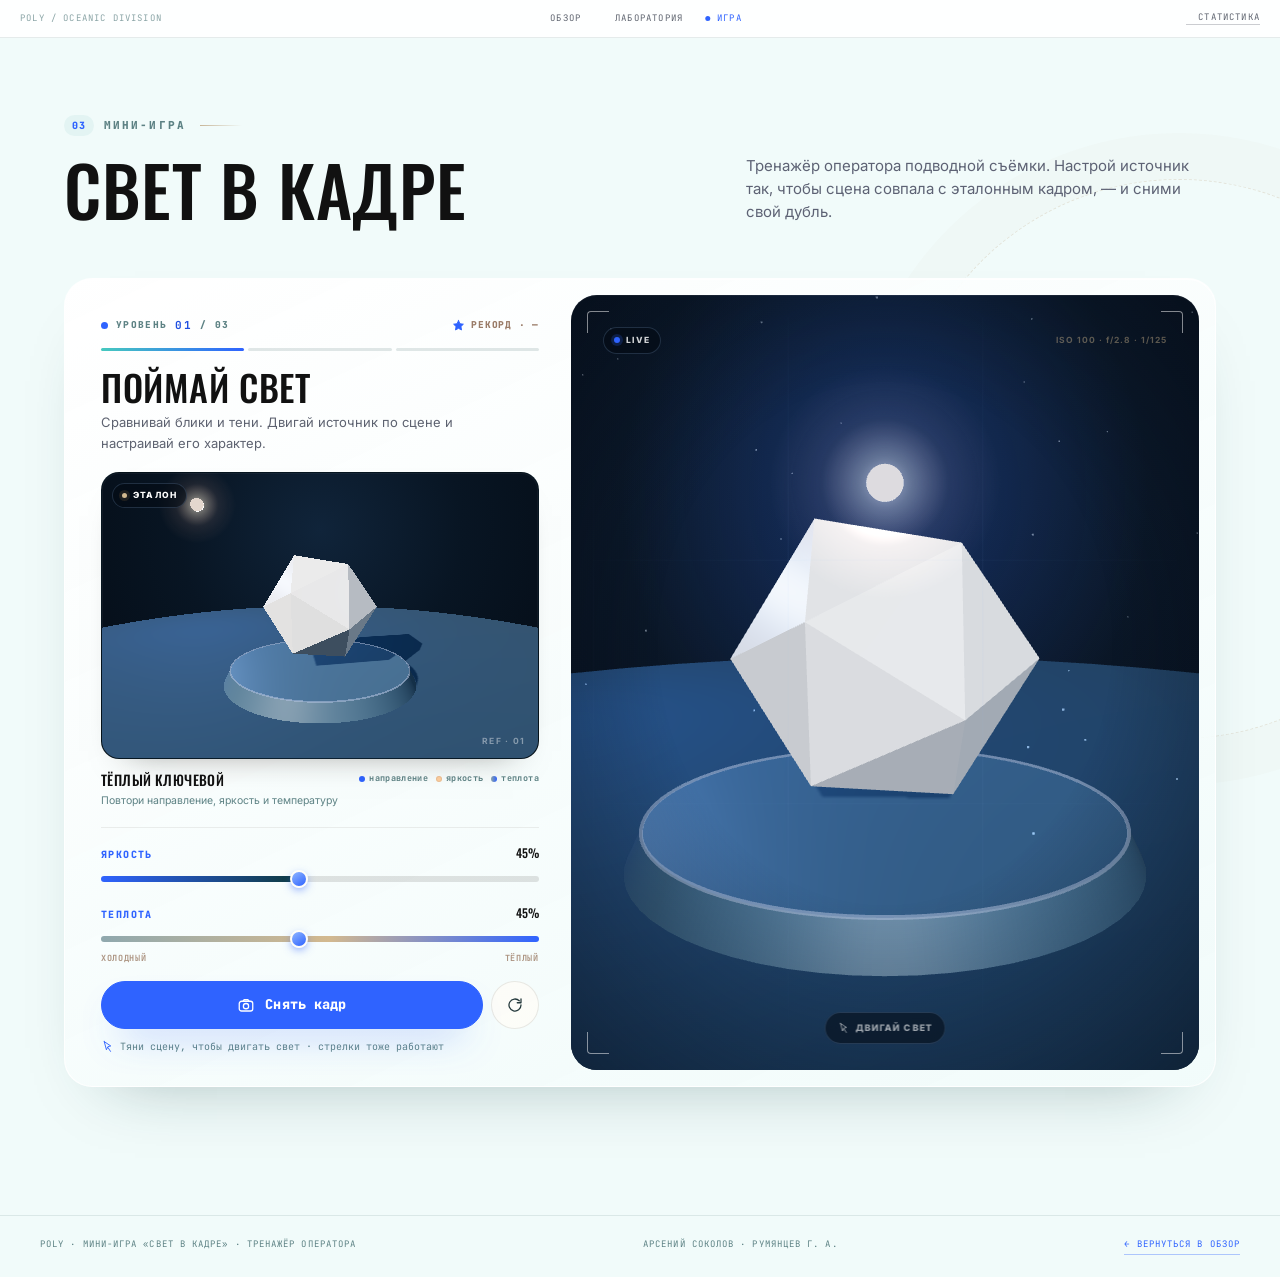
==== commit 03a21aab: "Polish mobile services, authors and performance" ====
--- a/game.html
+++ b/game.html
@@ -108,6 +108,7 @@
     .game-page .section.game{padding-top:32px}
   }
 </style>
+<link rel="stylesheet" href="css/cursor.css">
 </head>
 <body class="game-page">
 
@@ -250,7 +251,7 @@
 
 <footer class="game-foot">
   <span>POLY · МИНИ-ИГРА «СВЕТ В КАДРЕ» · ТРЕНАЖЁР ОПЕРАТОРА</span>
-  <span>АРСЕНИЙ СОКОЛОВ · СОКОЛОВ А.Е. И РУМЯНЦЕВ Г.А.</span>
+  <span>АРСЕНИЙ СОКОЛОВ · РУМЯНЦЕВ Г. А.</span>
   <a href="index.html">← ВЕРНУТЬСЯ В ОБЗОР</a>
 </footer>
 
@@ -296,5 +297,6 @@
 
 <script src="vendor/three.min.js"></script>
 <script src="js/game.js"></script>
+<script src="js/cursor.js"></script>
 </body>
 </html>
--- a/css/cursor.css
+++ b/css/cursor.css
@@ -0,0 +1,48 @@
+/* POLY — editorial cursor, desktop / fine pointer only. */
+:focus-visible{outline:2px solid var(--cobalt,#2f63ff);outline-offset:3px}
+
+.poly-cursor-ring,
+.poly-cursor-dot{position:fixed;left:0;top:0;z-index:2147483646;pointer-events:none;opacity:0;will-change:transform}
+
+.poly-cursor-ring{
+  width:32px;height:32px;margin:-16px 0 0 -16px;border-radius:50%;
+  border:1px solid rgba(47,99,255,.58);
+  background:rgba(255,255,255,.015);
+  box-shadow:inset 0 0 0 1px rgba(255,255,255,.34),0 0 16px rgba(47,99,255,.14);
+  transition:opacity .18s ease,scale .24s cubic-bezier(.2,.7,.2,1),border-color .24s ease,background .24s ease;
+}
+.poly-cursor-ring::after{
+  content:"";position:absolute;right:0;top:5px;width:3px;height:3px;border-radius:50%;
+  background:var(--aqua,#46c9bf);box-shadow:0 0 7px rgba(70,201,191,.8);
+  transition:transform .28s ease,opacity .28s ease;
+}
+.poly-cursor-dot{
+  width:5px;height:5px;margin:-2.5px 0 0 -2.5px;border-radius:50%;
+  background:var(--cobalt,#2f63ff);
+  box-shadow:0 0 10px rgba(47,99,255,.78),0 0 2px rgba(255,255,255,.8);
+  transition:opacity .18s ease,scale .2s cubic-bezier(.2,.7,.2,1),background .2s ease;
+}
+
+.poly-cursor-ring.is-visible,
+.poly-cursor-dot.is-visible{opacity:1}
+.poly-cursor-ring.is-hover{
+  scale:1.58;border-color:rgba(47,99,255,.9);background:rgba(47,99,255,.075);
+  box-shadow:inset 0 0 0 1px rgba(255,255,255,.44),0 0 22px rgba(47,99,255,.22);
+}
+.poly-cursor-ring.is-hover::after{transform:rotate(115deg) translate(1px,-1px);opacity:1}
+.poly-cursor-dot.is-hover{scale:.58;background:#fff}
+.poly-cursor-ring.is-down{scale:.78;border-color:var(--cobalt,#2f63ff);background:rgba(47,99,255,.16)}
+.poly-cursor-dot.is-down{scale:.7}
+
+@media (hover:hover) and (pointer:fine){
+  html.has-poly-cursor,
+  html.has-poly-cursor *{cursor:none!important}
+  html.has-poly-cursor body.dialog-open,
+  html.has-poly-cursor body.dialog-open *{cursor:auto!important}
+  body.dialog-open .poly-cursor-ring,
+  body.dialog-open .poly-cursor-dot{opacity:0!important}
+}
+
+@media (prefers-reduced-motion:reduce){
+  .poly-cursor-ring,.poly-cursor-dot{transition:none!important}
+}
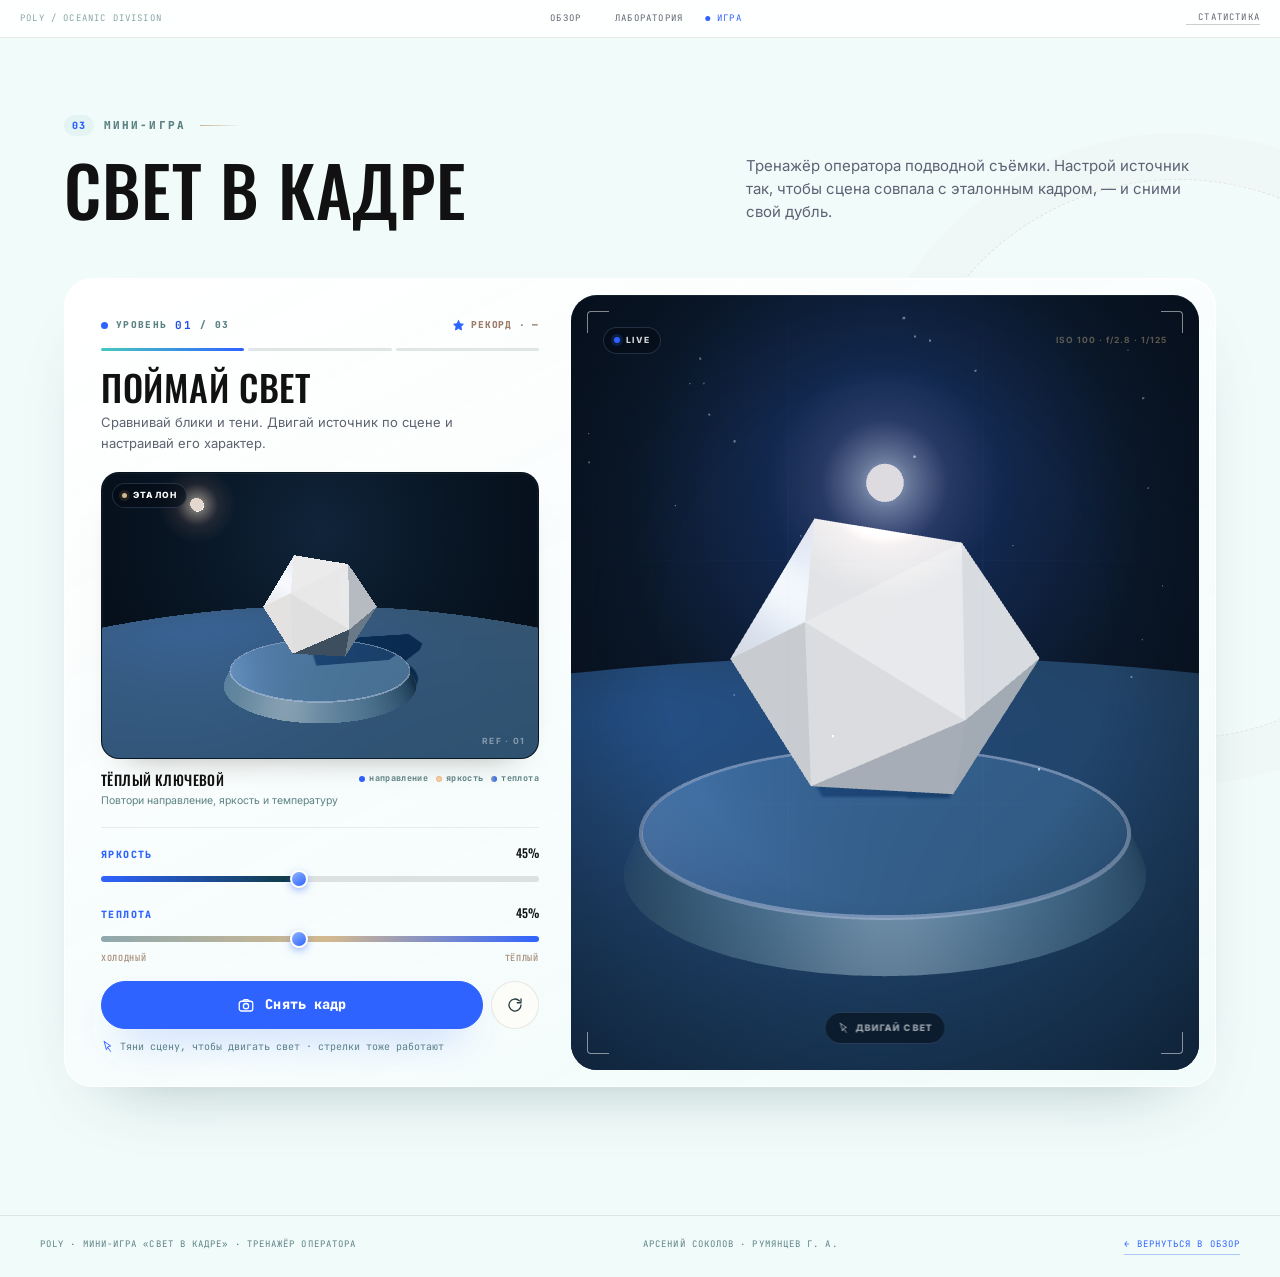
==== commit cce2afd2: "Restore hero overlap transition, fix cursor and add favicon" ====
--- a/game.html
+++ b/game.html
@@ -5,6 +5,10 @@
 <meta name="viewport" content="width=device-width, initial-scale=1, viewport-fit=cover">
 <title>POLY — Свет в кадре</title>
 <meta name="description" content="Тренажёр оператора POLY: настрой свет в сцене и поймай эталонный кадр. Мини-игра лаборатории океанической робототехники.">
+<meta name="theme-color" content="#2f63ff">
+<link rel="icon" type="image/svg+xml" href="favicon.svg">
+<link rel="icon" type="image/png" sizes="32x32" href="favicon-32.png">
+<link rel="apple-touch-icon" sizes="180x180" href="apple-touch-icon.png">
 <link rel="preconnect" href="https://fonts.googleapis.com">
 <link rel="preconnect" href="https://fonts.gstatic.com" crossorigin>
 <link href="https://fonts.googleapis.com/css2?family=Inter:wght@400;500;600;700&family=JetBrains+Mono:wght@400;500;600&family=Oswald:wght@400;500;600;700&display=swap" rel="stylesheet">
--- a/css/cursor.css
+++ b/css/cursor.css
@@ -4,35 +4,40 @@
 .poly-cursor-ring,
 .poly-cursor-dot{position:fixed;left:0;top:0;z-index:2147483646;pointer-events:none;opacity:0;will-change:transform}
 
-.poly-cursor-ring{
-  width:32px;height:32px;margin:-16px 0 0 -16px;border-radius:50%;
-  border:1px solid rgba(47,99,255,.58);
-  background:rgba(255,255,255,.015);
+.poly-cursor-ring{width:32px;height:32px;margin:-16px 0 0 -16px}
+.poly-cursor-ring-visual{
+  position:relative;display:block;width:100%;height:100%;border-radius:50%;
+  border:1px solid rgba(47,99,255,.58);background:rgba(255,255,255,.015);
   box-shadow:inset 0 0 0 1px rgba(255,255,255,.34),0 0 16px rgba(47,99,255,.14);
-  transition:opacity .18s ease,scale .24s cubic-bezier(.2,.7,.2,1),border-color .24s ease,background .24s ease;
+  transform-origin:50% 50%;
+  transition:transform .24s cubic-bezier(.2,.7,.2,1),border-color .24s ease,background .24s ease;
 }
-.poly-cursor-ring::after{
+.poly-cursor-ring-visual::after{
   content:"";position:absolute;right:0;top:5px;width:3px;height:3px;border-radius:50%;
   background:var(--aqua,#46c9bf);box-shadow:0 0 7px rgba(70,201,191,.8);
   transition:transform .28s ease,opacity .28s ease;
 }
-.poly-cursor-dot{
-  width:5px;height:5px;margin:-2.5px 0 0 -2.5px;border-radius:50%;
-  background:var(--cobalt,#2f63ff);
+
+.poly-cursor-dot{width:5px;height:5px;margin:-2.5px 0 0 -2.5px}
+.poly-cursor-dot-visual{
+  display:block;width:100%;height:100%;border-radius:50%;background:var(--cobalt,#2f63ff);
   box-shadow:0 0 10px rgba(47,99,255,.78),0 0 2px rgba(255,255,255,.8);
-  transition:opacity .18s ease,scale .2s cubic-bezier(.2,.7,.2,1),background .2s ease;
+  transform-origin:50% 50%;
+  transition:transform .2s cubic-bezier(.2,.7,.2,1),background .2s ease;
 }
 
 .poly-cursor-ring.is-visible,
 .poly-cursor-dot.is-visible{opacity:1}
-.poly-cursor-ring.is-hover{
-  scale:1.58;border-color:rgba(47,99,255,.9);background:rgba(47,99,255,.075);
+.poly-cursor-ring.is-hover .poly-cursor-ring-visual{
+  transform:scale(1.24);border-color:rgba(47,99,255,.9);background:rgba(47,99,255,.075);
   box-shadow:inset 0 0 0 1px rgba(255,255,255,.44),0 0 22px rgba(47,99,255,.22);
 }
-.poly-cursor-ring.is-hover::after{transform:rotate(115deg) translate(1px,-1px);opacity:1}
-.poly-cursor-dot.is-hover{scale:.58;background:#fff}
-.poly-cursor-ring.is-down{scale:.78;border-color:var(--cobalt,#2f63ff);background:rgba(47,99,255,.16)}
-.poly-cursor-dot.is-down{scale:.7}
+.poly-cursor-ring.is-hover .poly-cursor-ring-visual::after{transform:rotate(115deg) translate(1px,-1px);opacity:1}
+.poly-cursor-dot.is-hover .poly-cursor-dot-visual{transform:scale(.58);background:#fff}
+.poly-cursor-ring.is-down .poly-cursor-ring-visual{
+  transform:scale(.78);border-color:var(--cobalt,#2f63ff);background:rgba(47,99,255,.16);
+}
+.poly-cursor-dot.is-down .poly-cursor-dot-visual{transform:scale(.7)}
 
 @media (hover:hover) and (pointer:fine){
   html.has-poly-cursor,
@@ -44,5 +49,6 @@
 }
 
 @media (prefers-reduced-motion:reduce){
-  .poly-cursor-ring,.poly-cursor-dot{transition:none!important}
+  .poly-cursor-ring-visual,
+  .poly-cursor-dot-visual{transition:none!important}
 }
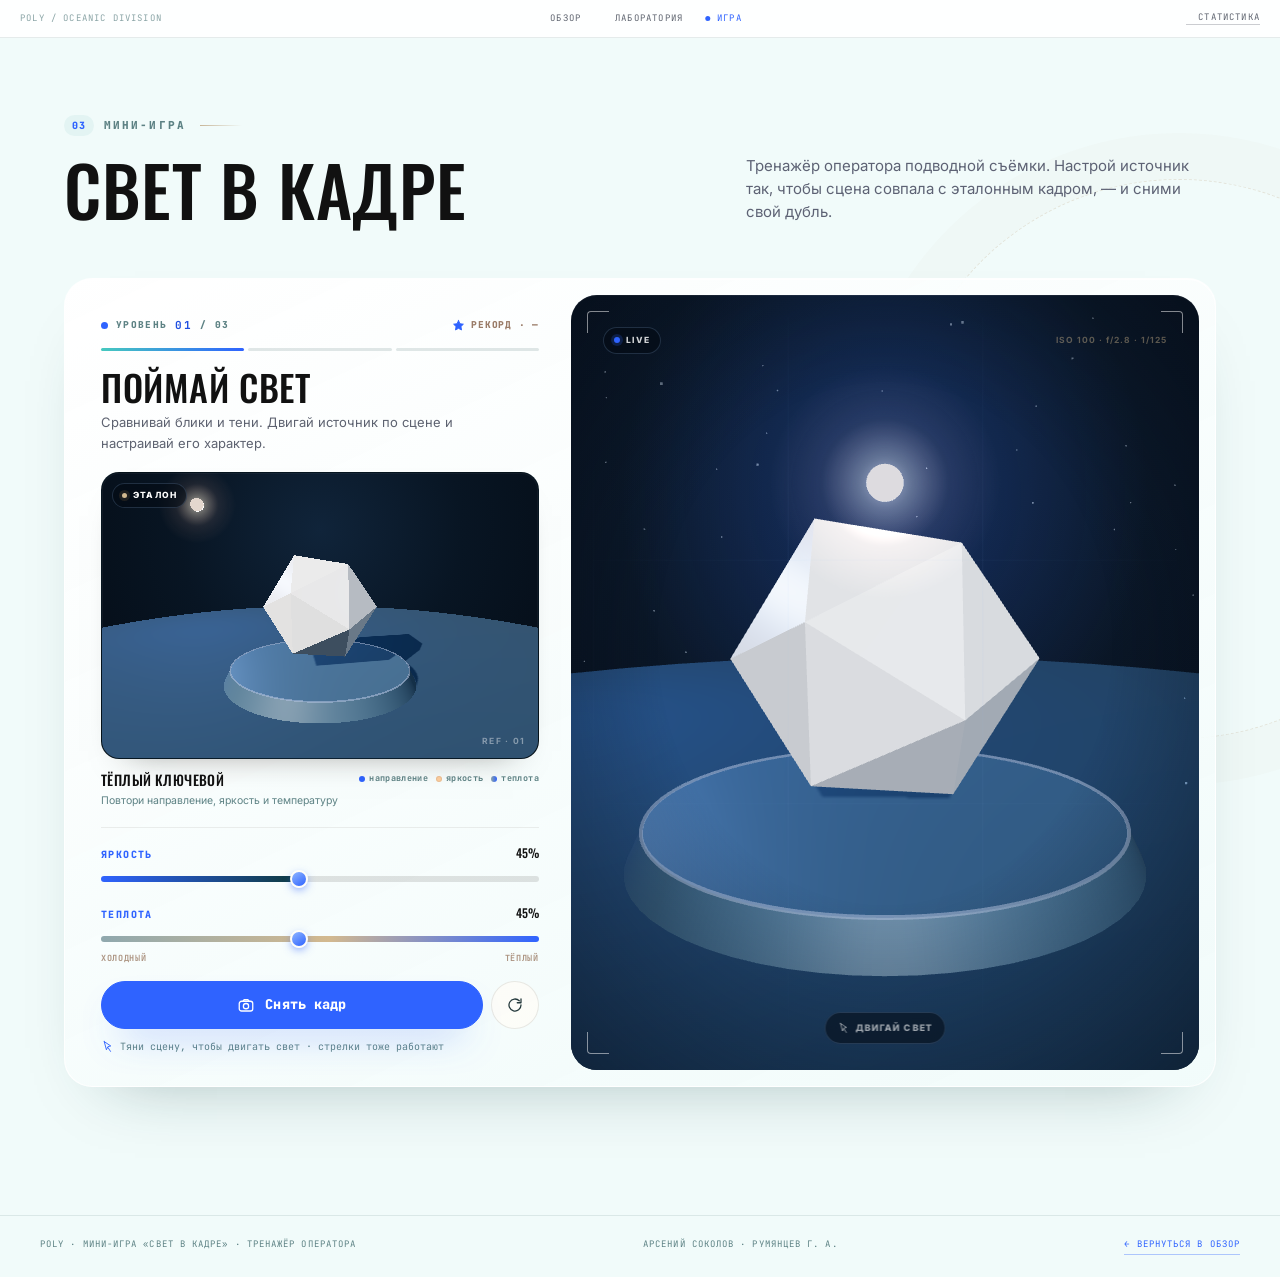
==== commit de3beda0: "Fix services animation, desktop visuals and favicon fallback" ====
--- a/game.html
+++ b/game.html
@@ -8,6 +8,7 @@
 <meta name="theme-color" content="#2f63ff">
 <link rel="icon" type="image/svg+xml" href="favicon.svg">
 <link rel="icon" type="image/png" sizes="32x32" href="favicon-32.png">
+<link rel="icon" type="image/x-icon" sizes="32x32" href="favicon.ico">
 <link rel="apple-touch-icon" sizes="180x180" href="apple-touch-icon.png">
 <link rel="preconnect" href="https://fonts.googleapis.com">
 <link rel="preconnect" href="https://fonts.gstatic.com" crossorigin>
